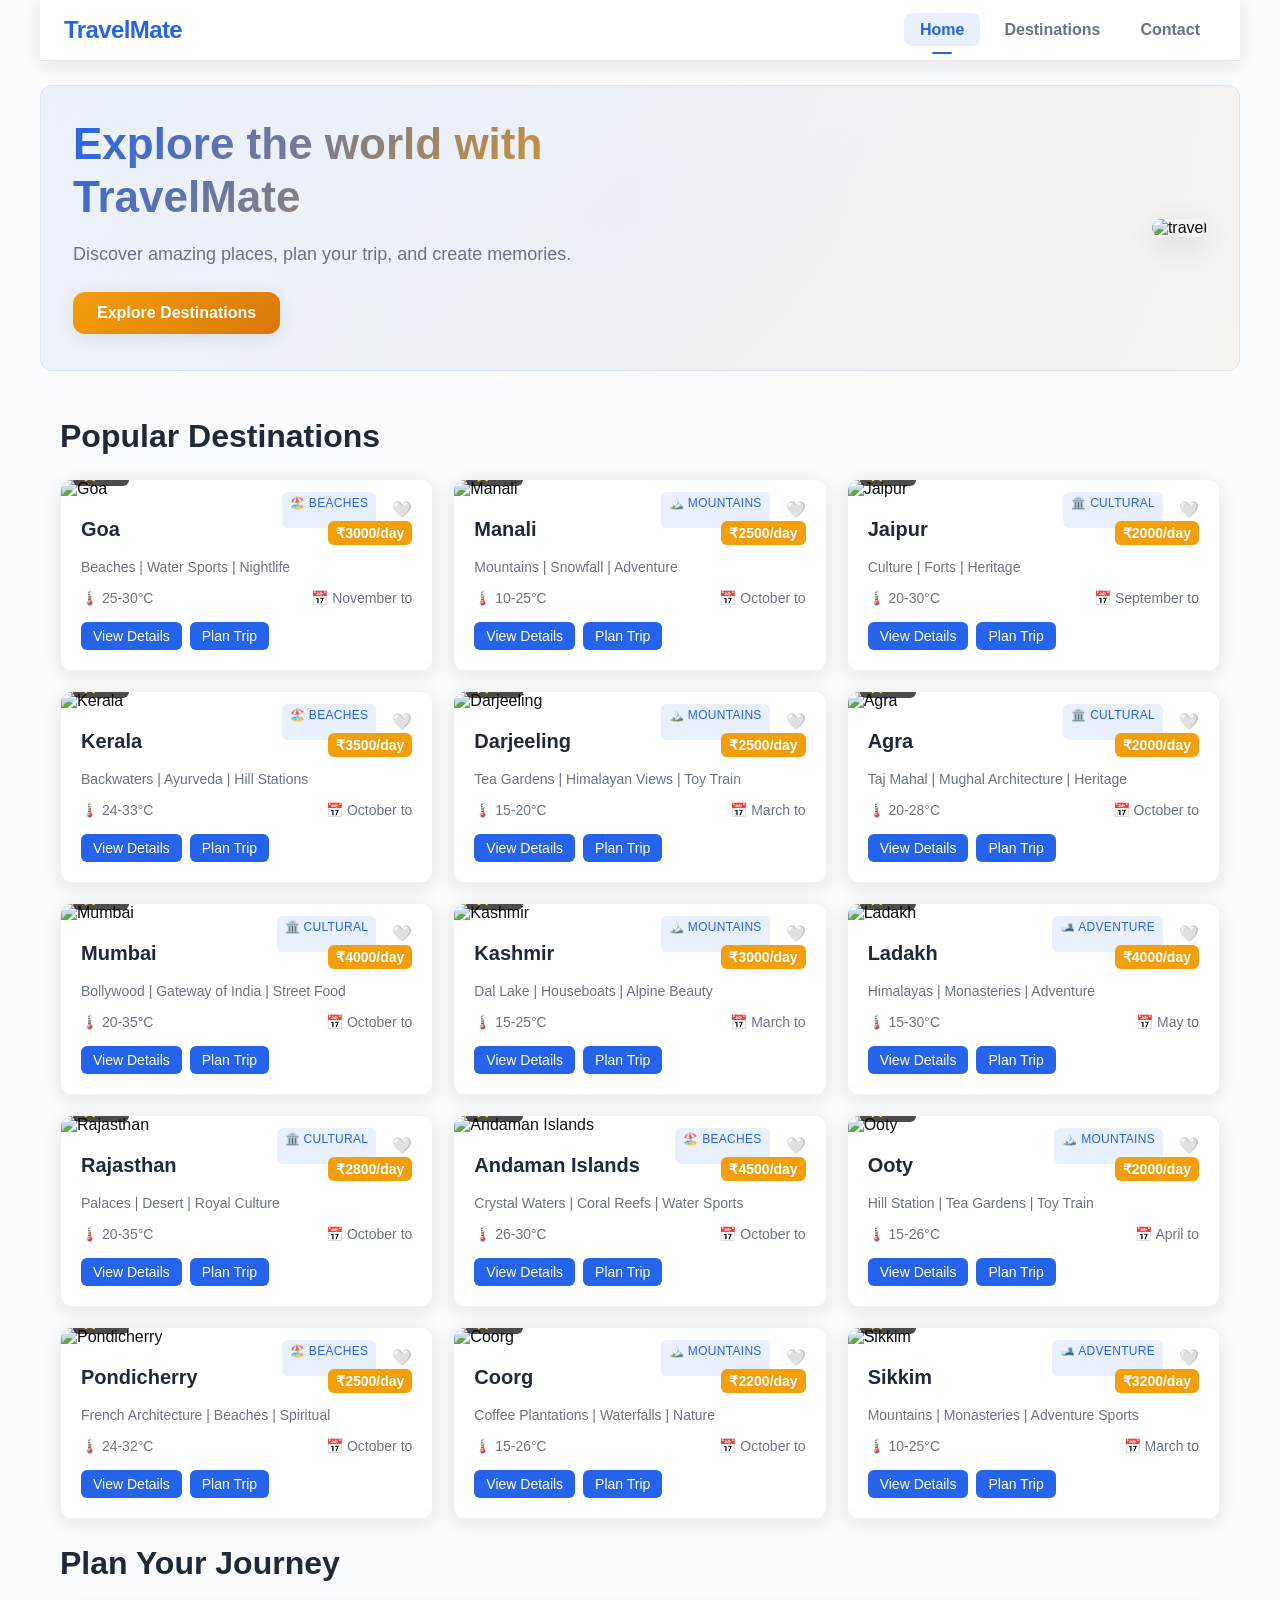
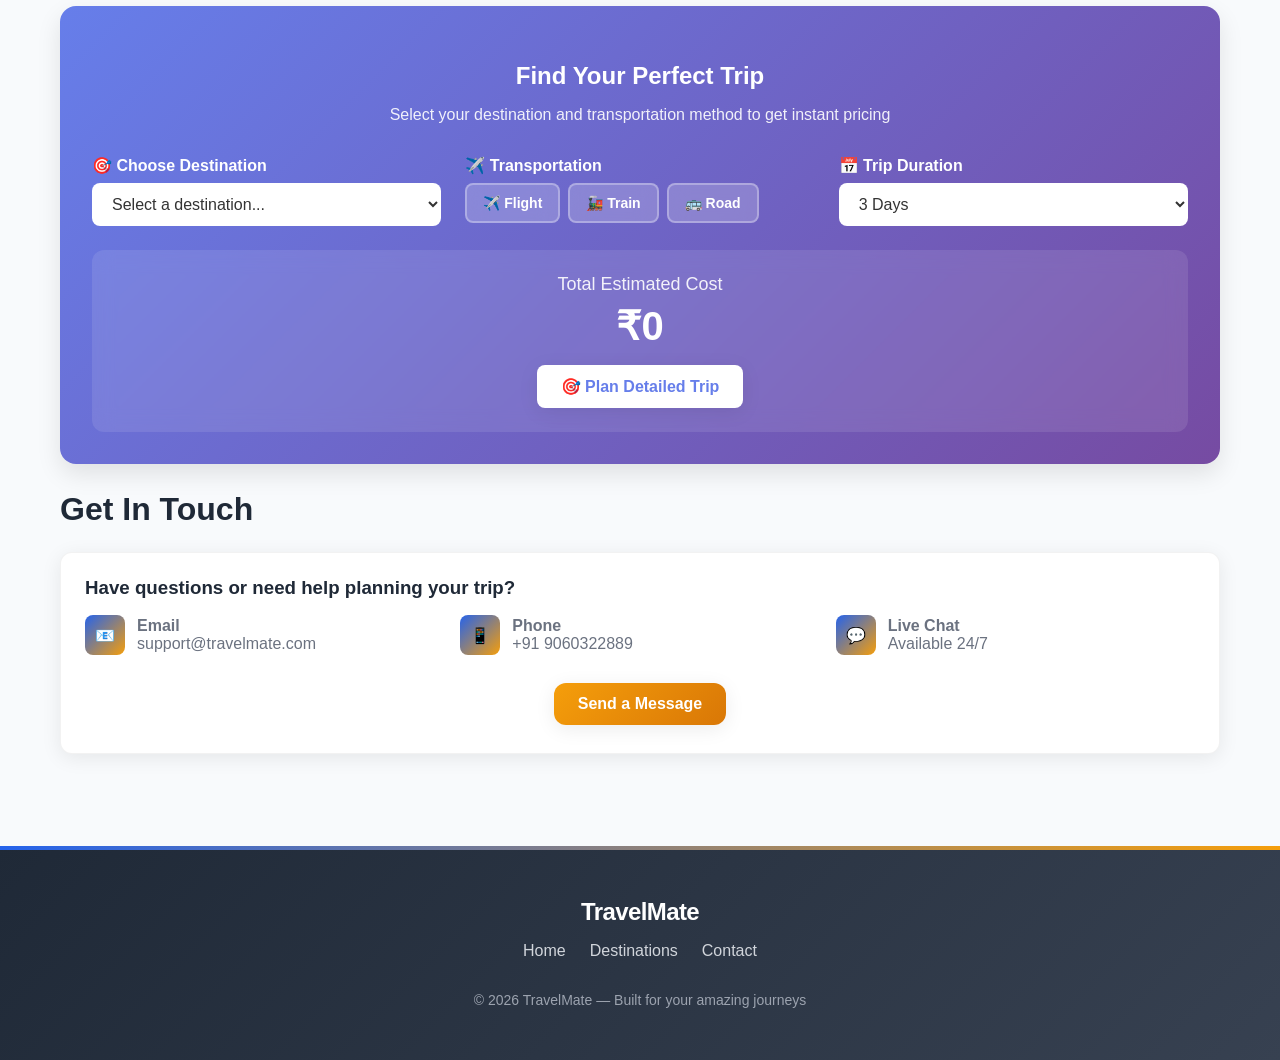
==== index.html @ 61a82fb7 "Initial commit: TravelMate website with enhanced travel planner Features: - Complete travel planning" ====
<!DOCTYPE html>
<html lang="en">
<head>
  <meta charset="utf-8" />
  <meta name="viewport" content="width=device-width,initial-scale=1" />
  <title>TravelMate - Home</title>
  <link rel="stylesheet" href="css/style.css" />
</head>
<body>
  <header>
    <nav class="nav container">
      <div class="brand">TravelMate</div>
      <ul class="nav-links">
        <li><a href="index.html" class="active">Home</a></li>
        <li><a href="destinations.html">Destinations</a></li>
        <li><a href="contact.html">Contact</a></li>
      </ul>
    </nav>

    <section class="hero container">
      <div class="hero-left">
        <h1>Explore the world with TravelMate</h1>
        <p>Discover amazing places, plan your trip, and create memories.</p>
        <a class="btn" href="destinations.html">Explore Destinations</a>
      </div>
      <div class="hero-right">
        <img src="https://images.unsplash.com/photo-1507525428034-b723cf961d3e?w=1200&q=80&auto=format&fit=crop" alt="travel" />
      </div>
    </section>
  </header>


  <main class="container">

    <section class="section">
      <h2 style="font-size: 2rem; font-weight: 700; margin-bottom: 24px; color: #1f2937;">Popular Destinations</h2>
      <div class="cards fade-in" id="home-cards">
        <!-- Cards injected by script.js or paste static cards here -->
      </div>
    </section>

    <section class="section">
      <h2 style="font-size: 2rem; font-weight: 700; margin-bottom: 24px; color: #1f2937;">Plan Your Journey</h2>
      <div class="travel-planner" style="background: linear-gradient(135deg, #667eea 0%, #764ba2 100%); padding: 32px; border-radius: 16px; color: white; box-shadow: 0 10px 25px rgba(0,0,0,0.1);">
        <div style="text-align: center; margin-bottom: 32px;">
          <h3 style="font-size: 1.5rem; margin-bottom: 8px;">Find Your Perfect Trip</h3>
          <p style="opacity: 0.9;">Select your destination and transportation method to get instant pricing</p>
        </div>
        
        <div style="display: grid; grid-template-columns: repeat(auto-fit, minmax(250px, 1fr)); gap: 24px; margin-bottom: 24px;">
          <div class="planner-step">
            <label style="display: block; font-weight: 600; margin-bottom: 8px;">🎯 Choose Destination</label>
            <select id="destinationSelect" onchange="updateTravelPrice()" style="width: 100%; padding: 12px 16px; border: none; border-radius: 8px; font-size: 1rem; background: white; color: #333;">
              <option value="">Select a destination...</option>
            </select>
          </div>
          
          <div class="planner-step">
            <label style="display: block; font-weight: 600; margin-bottom: 8px;">✈️ Transportation</label>
            <div style="display: flex; gap: 8px; flex-wrap: wrap;">
              <button class="transport-btn" onclick="selectTransport('flight')" data-transport="flight">
                ✈️ Flight
              </button>
              <button class="transport-btn" onclick="selectTransport('train')" data-transport="train">
                🚂 Train
              </button>
              <button class="transport-btn" onclick="selectTransport('road')" data-transport="road">
                🚌 Road
              </button>
            </div>
          </div>
          
          <div class="planner-step">
            <label style="display: block; font-weight: 600; margin-bottom: 8px;">📅 Trip Duration</label>
            <select id="durationSelect" onchange="updateTravelPrice()" style="width: 100%; padding: 12px 16px; border: none; border-radius: 8px; font-size: 1rem; background: white; color: #333;">
              <option value="1">1 Day</option>
              <option value="2">2 Days</option>
              <option value="3" selected>3 Days</option>
              <option value="5">5 Days</option>
              <option value="7">1 Week</option>
              <option value="10">10 Days</option>
              <option value="14">2 Weeks</option>
            </select>
          </div>
        </div>
        
        <div id="priceDisplay" style="background: rgba(255,255,255,0.1); padding: 24px; border-radius: 12px; text-align: center; margin-top: 24px; backdrop-filter: blur(10px);">
          <div style="font-size: 1.125rem; margin-bottom: 8px; opacity: 0.9;">Total Estimated Cost</div>
          <div style="font-size: 2.5rem; font-weight: 800; margin-bottom: 16px;">₹0</div>
          <div id="transportInfo" style="font-size: 0.875rem; opacity: 0.8; margin-bottom: 16px;"></div>
          <button class="btn" onclick="planDetailedTrip()" style="background: white; color: #667eea; font-weight: 600; padding: 12px 24px; border-radius: 8px; border: none; cursor: pointer;">
            🎯 Plan Detailed Trip
          </button>
        </div>
      </div>
    </section>

    <section class="section">
      <h2 style="font-size: 2rem; font-weight: 700; margin-bottom: 24px; color: #1f2937;">Get In Touch</h2>
      <div class="contact-info">
        <h3>Have questions or need help planning your trip?</h3>
        <div style="display: grid; grid-template-columns: repeat(auto-fit, minmax(250px, 1fr)); gap: 16px; margin: 16px 0;">
          <div class="contact-item">
            <div class="icon">📧</div>
            <div>
              <strong>Email</strong><br>
              support@travelmate.com
            </div>
          </div>
          <div class="contact-item">
            <div class="icon">📱</div>
            <div>
              <strong>Phone</strong><br>
              +91 9060322889
            </div>
          </div>
          <div class="contact-item">
            <div class="icon">💬</div>
            <div>
              <strong>Live Chat</strong><br>
              Available 24/7
            </div>
          </div>
        </div>
        <div style="text-align: center; margin-top: 16px;">
          <a class="btn" href="contact.html">Send a Message</a>
        </div>
      </div>
    </section>
  </main>


  <footer class="footer">
    <div class="container">
      <div class="brand">TravelMate</div>
      <ul class="links">
        <li><a href="index.html">Home</a></li>
        <li><a href="destinations.html">Destinations</a></li>
        <li><a href="contact.html">Contact</a></li>
      </ul>
      <div class="copyright">
        © <span id="year"></span> TravelMate — Built for your amazing journeys
      </div>
    </div>
  </footer>


  <script src="css/js/script.js"></script>
  <script>renderHomeCards();</script>
</body>
</html>
---- css/style.css ----
:root{
  --primary: #2563eb;
  --primary-dark: #1d4ed8;
  --accent: #f59e0b;
  --accent-dark: #d97706;
  --muted: #6b7280;
  --bg: #f8fafc;
  --card: #ffffff;
  --card-hover: #f9fafb;
  --success: #10b981;
  --danger: #ef4444;
  --radius: 12px;
  --container: 1200px;
  --shadow: 0 4px 20px rgba(0, 0, 0, 0.08);
  --shadow-hover: 0 8px 30px rgba(0, 0, 0, 0.12);
  --gap: 20px;
  --transition: all 0.3s cubic-bezier(0.4, 0, 0.2, 1);
}

*{box-sizing: border-box}
body{
  margin:0;
  font-family: "Inter", Arial, sans-serif;
  background: var(--bg);
  color:#111;
  -webkit-font-smoothing:antialiased;
}
.container{
  max-width: var(--container);
  margin: 0 auto;
  padding: 20px;
}


/* NAV */
.nav{
  display:flex;
  align-items:center;
  justify-content:space-between;
  background:var(--card);
  padding:16px 24px;
  box-shadow: var(--shadow);
  border-bottom: 1px solid #e5e7eb;
  position: sticky;
  top: 0;
  z-index: 100;
  backdrop-filter: blur(10px);
}
.brand{
  font-weight: 800;
  color: var(--primary);
  font-size: 1.5rem;
  letter-spacing: -0.025em;
}
.nav-links{list-style:none;display:flex;gap:8px;margin:0;padding:0}
.nav-links a{
  text-decoration:none;
  color:var(--muted);
  font-weight:600;
  padding: 8px 16px;
  border-radius: 8px;
  transition: var(--transition);
  position: relative;
}
.nav-links a:hover{
  color: var(--primary);
  background: rgba(37, 99, 235, 0.05);
}
.nav-links a.active{
  color: var(--primary);
  background: rgba(37, 99, 235, 0.1);
}
.nav-links a.active::after{
  content: '';
  position: absolute;
  bottom: -8px;
  left: 50%;
  transform: translateX(-50%);
  width: 20px;
  height: 2px;
  background: var(--primary);
  border-radius: 1px;
}


/* HERO */
.hero{
  display:flex;
  align-items:center;
  gap:40px;
  margin-top:24px;
  background: linear-gradient(135deg, rgba(37, 99, 235, 0.05), rgba(245, 158, 11, 0.05));
  padding:32px;
  border-radius:var(--radius);
  border: 1px solid rgba(37, 99, 235, 0.1);
  position: relative;
  overflow: hidden;
}
.hero::before{
  content: '';
  position: absolute;
  top: -50%;
  right: -50%;
  width: 200%;
  height: 200%;
  background: radial-gradient(circle, rgba(37, 99, 235, 0.03) 0%, transparent 70%);
  animation: float 20s ease-in-out infinite;
  pointer-events: none;
}
@keyframes float{
  0%, 100% { transform: rotate(0deg); }
  50% { transform: rotate(180deg); }
}
.hero-left{flex:1; position: relative; z-index: 1;}
.hero-left h1{
  margin:0;
  font-size: 2.75rem;
  font-weight: 800;
  line-height: 1.2;
  background: linear-gradient(135deg, var(--primary), var(--accent));
  -webkit-background-clip: text;
  -webkit-text-fill-color: transparent;
  background-clip: text;
}
.hero-left p{
  color:var(--muted);
  margin:16px 0 24px;
  font-size: 1.125rem;
  line-height: 1.6;
}
.hero-right{flex:1;text-align:right; position: relative; z-index: 1;}
.hero-right img{
  width: 100%;
  max-height: 360px;
  border-radius: var(--radius);
  object-fit: cover;
  box-shadow: var(--shadow-hover);
  transition: var(--transition);
}
.hero-right img:hover{
  transform: scale(1.02);
}

.btn{
  background: linear-gradient(135deg, var(--accent), var(--accent-dark));
  color:white;
  display:inline-block;
  padding:12px 24px;
  border-radius: var(--radius);
  text-decoration:none;
  font-weight: 600;
  font-size: 1rem;
  transition: var(--transition);
  border: none;
  cursor: pointer;
  position: relative;
  overflow: hidden;
  box-shadow: var(--shadow);
}
.btn::before{
  content: '';
  position: absolute;
  top: 0;
  left: -100%;
  width: 100%;
  height: 100%;
  background: linear-gradient(90deg, transparent, rgba(255,255,255,0.2), transparent);
  transition: left 0.5s;
}
.btn:hover{
  transform: translateY(-2px);
  box-shadow: var(--shadow-hover);
}
.btn:hover::before{
  left: 100%;
}
.btn:active{
  transform: translateY(0);
}


/* CARDS */
.cards{
  display:grid;
  grid-template-columns: repeat(auto-fill, minmax(300px, 1fr));
  gap: var(--gap);
  margin-top: 24px;
}
.card{
  background: var(--card);
  border-radius: var(--radius);
  box-shadow: var(--shadow);
  overflow: hidden;
  cursor: pointer;
  transition: var(--transition);
  position: relative;
  border: 1px solid rgba(0,0,0,0.05);
}
.card::before{
  content: '';
  position: absolute;
  top: 0;
  left: 0;
  right: 0;
  bottom: 0;
  background: linear-gradient(135deg, rgba(37, 99, 235, 0.1), rgba(245, 158, 11, 0.1));
  opacity: 0;
  transition: var(--transition);
  z-index: 1;
}
.card:hover::before{
  opacity: 1;
}
.card img{
  width: 100%;
  height: 200px;
  object-fit: cover;
  transition: var(--transition);
}
.card:hover img{
  transform: scale(1.05);
}
.card .card-body{
  padding: 20px;
  position: relative;
  z-index: 2;
}
.card h3{
  margin: 0 0 8px;
  font-size: 1.25rem;
  font-weight: 700;
  color: #1f2937;
}
.card .destination-meta{
  display: flex;
  justify-content: space-between;
  align-items: center;
  margin-bottom: 8px;
}
.card .price{
  background: var(--accent);
  color: white;
  padding: 4px 8px;
  border-radius: 6px;
  font-size: 0.875rem;
  font-weight: 600;
}
.card .category{
  background: rgba(37, 99, 235, 0.1);
  color: var(--primary);
  padding: 4px 8px;
  border-radius: 6px;
  font-size: 0.75rem;
  font-weight: 500;
  text-transform: uppercase;
  letter-spacing: 0.025em;
}
.card p{
  margin: 0;
  color: var(--muted);
  font-size: 0.875rem;
  line-height: 1.5;
}
.card:hover{
  transform: translateY(-8px);
  box-shadow: var(--shadow-hover);
}
.card .card-actions{
  margin-top: 16px;
  display: flex;
  gap: 8px;
}
.card .btn-small{
  padding: 6px 12px;
  font-size: 0.875rem;
  border-radius: 6px;
  text-decoration: none;
  color: white;
  background: var(--primary);
  transition: var(--transition);
}
.card .btn-small:hover{
  background: var(--primary-dark);
}


/* FEATURES */
.features{
  display:grid;
  grid-template-columns: repeat(auto-fit, minmax(280px, 1fr));
  gap: var(--gap);
  margin-top: 24px;
}
.feature{
  background: var(--card);
  padding: 24px;
  border-radius: var(--radius);
  flex: 1;
  min-width: 200px;
  box-shadow: var(--shadow);
  border: 1px solid rgba(0,0,0,0.05);
  transition: var(--transition);
  position: relative;
  overflow: hidden;
}
.feature::before{
  content: '';
  position: absolute;
  top: 0;
  left: 0;
  width: 4px;
  height: 100%;
  background: linear-gradient(135deg, var(--primary), var(--accent));
  transform: scaleY(0);
  transition: var(--transition);
}
.feature:hover{
  transform: translateY(-4px);
  box-shadow: var(--shadow-hover);
}
.feature:hover::before{
  transform: scaleY(1);
}
.feature h3{
  margin: 0 0 12px;
  font-size: 1.25rem;
  font-weight: 700;
  color: #1f2937;
}
.feature p{
  margin: 0;
  color: var(--muted);
  line-height: 1.6;
}
.feature .feature-icon{
  width: 48px;
  height: 48px;
  background: linear-gradient(135deg, var(--primary), var(--accent));
  border-radius: 12px;
  display: flex;
  align-items: center;
  justify-content: center;
  margin-bottom: 16px;
  color: white;
  font-size: 1.5rem;
}


/* SEARCH */
.search-container{
  background: var(--card);
  padding: 24px;
  border-radius: var(--radius);
  box-shadow: var(--shadow);
  margin-bottom: 24px;
  border: 1px solid rgba(0,0,0,0.05);
}
.search-row{
  display: flex;
  gap: 12px;
  align-items: center;
  flex-wrap: wrap;
}
.search-row input{
  flex: 1;
  min-width: 250px;
  padding: 14px 16px;
  border-radius: var(--radius);
  border: 2px solid #e5e7eb;
  font-size: 1rem;
  transition: var(--transition);
  background: var(--card-hover);
}
.search-row input:focus{
  outline: none;
  border-color: var(--primary);
  box-shadow: 0 0 0 3px rgba(37, 99, 235, 0.1);
}
.search-row button{
  padding: 14px 24px;
  border-radius: var(--radius);
  border: none;
  background: var(--primary);
  color: white;
  font-weight: 600;
  cursor: pointer;
  transition: var(--transition);
  box-shadow: var(--shadow);
}
.search-row button:hover{
  background: var(--primary-dark);
  transform: translateY(-2px);
  box-shadow: var(--shadow-hover);
}
.search-filters{
  display: flex;
  gap: 12px;
  margin-top: 16px;
  flex-wrap: wrap;
}
.filter-chip{
  padding: 8px 16px;
  border-radius: 20px;
  background: rgba(37, 99, 235, 0.1);
  color: var(--primary);
  border: 1px solid rgba(37, 99, 235, 0.2);
  cursor: pointer;
  transition: var(--transition);
  font-size: 0.875rem;
  font-weight: 500;
}
.filter-chip:hover{
  background: rgba(37, 99, 235, 0.15);
}
.filter-chip.active{
  background: var(--primary);
  color: white;
}


/* DETAILS */
.details{
  background: var(--card);
  padding: 32px;
  border-radius: var(--radius);
  box-shadow: var(--shadow);
  border: 1px solid rgba(0,0,0,0.05);
}
.details img{
  width: 100%;
  border-radius: var(--radius);
  max-height: 480px;
  object-fit: cover;
  box-shadow: var(--shadow-hover);
}
.details h2{
  margin: 24px 0 16px;
  font-size: 2.25rem;
  font-weight: 800;
  color: #1f2937;
}
.detail-meta{
  display: flex;
  gap: 16px;
  color: var(--muted);
  margin: 16px 0 24px;
  flex-wrap: wrap;
}
.detail-meta .meta-item{
  display: flex;
  align-items: center;
  gap: 6px;
  padding: 6px 12px;
  background: rgba(37, 99, 235, 0.1);
  border-radius: 8px;
  color: var(--primary);
  font-weight: 500;
}
.details .info-grid{
  display: grid;
  grid-template-columns: repeat(auto-fit, minmax(300px, 1fr));
  gap: 24px;
  margin: 24px 0;
}
.details .info-section{
  background: var(--card-hover);
  padding: 20px;
  border-radius: var(--radius);
  border: 1px solid rgba(0,0,0,0.05);
}
.details .info-section h3{
  margin: 0 0 12px;
  font-size: 1.125rem;
  font-weight: 700;
  color: #1f2937;
}
.details .info-section ul{
  margin: 0;
  padding-left: 20px;
  color: var(--muted);
  line-height: 1.6;
}
.details .info-section li{
  margin-bottom: 6px;
}
.details .action-buttons{
  display: flex;
  gap: 12px;
  margin-top: 24px;
  flex-wrap: wrap;
}


/* CONTACT FORM */
.contact-container{
  max-width: 700px;
  margin: 0 auto;
}
.contact-form{
  background: var(--card);
  padding: 32px;
  border-radius: var(--radius);
  box-shadow: var(--shadow);
  border: 1px solid rgba(0,0,0,0.05);
}
.contact-form label{
  font-weight: 600;
  color: #374151;
  margin-bottom: 6px;
  display: block;
}
.contact-form input, 
.contact-form textarea{
  width: 100%;
  padding: 14px 16px;
  border-radius: var(--radius);
  border: 2px solid #e5e7eb;
  font-size: 1rem;
  font-family: inherit;
  transition: var(--transition);
  background: var(--card-hover);
  margin-bottom: 16px;
}
.contact-form input:focus, 
.contact-form textarea:focus{
  outline: none;
  border-color: var(--primary);
  box-shadow: 0 0 0 3px rgba(37, 99, 235, 0.1);
}
.contact-form textarea{
  resize: vertical;
  min-height: 120px;
}
.contact-info{
  background: var(--card);
  padding: 24px;
  border-radius: var(--radius);
  box-shadow: var(--shadow);
  margin-bottom: 24px;
  border: 1px solid rgba(0,0,0,0.05);
}
.contact-info h3{
  margin: 0 0 16px;
  color: #1f2937;
  font-weight: 700;
}
.contact-item{
  display: flex;
  align-items: center;
  gap: 12px;
  margin-bottom: 12px;
  color: var(--muted);
}
.contact-item .icon{
  width: 40px;
  height: 40px;
  background: linear-gradient(135deg, var(--primary), var(--accent));
  border-radius: 8px;
  display: flex;
  align-items: center;
  justify-content: center;
  color: white;
  font-weight: 600;
}


/* FOOTER */
.footer{
  background: linear-gradient(135deg, #1f2937, #374151);
  color: white;
  padding: 32px 0;
  text-align: center;
  margin-top: 48px;
  position: relative;
}
.footer::before{
  content: '';
  position: absolute;
  top: 0;
  left: 0;
  right: 0;
  height: 4px;
  background: linear-gradient(90deg, var(--primary), var(--accent));
}
.footer .container{
  display: flex;
  flex-direction: column;
  align-items: center;
  gap: 16px;
}
.footer .brand{
  color: white;
  font-size: 1.5rem;
  font-weight: 800;
}
.footer .links{
  display: flex;
  gap: 24px;
  list-style: none;
  padding: 0;
  margin: 0;
}
.footer .links a{
  color: #d1d5db;
  text-decoration: none;
  transition: var(--transition);
}
.footer .links a:hover{
  color: white;
}
.footer .copyright{
  color: #9ca3af;
  font-size: 0.875rem;
  margin-top: 16px;
}

/* LOADING & ANIMATIONS */
.loading-skeleton{
  background: linear-gradient(90deg, #f0f0f0 25%, #e0e0e0 50%, #f0f0f0 75%);
  background-size: 200% 100%;
  animation: loading 1.5s infinite;
}
@keyframes loading{
  0%{ background-position: 200% 0; }
  100%{ background-position: -200% 0; }
}
.fade-in{
  animation: fadeIn 0.6s ease-out;
}
@keyframes fadeIn{
  from{ opacity: 0; transform: translateY(20px); }
  to{ opacity: 1; transform: translateY(0); }
}
.slide-up{
  animation: slideUp 0.4s ease-out;
}
@keyframes slideUp{
  from{ transform: translateY(30px); opacity: 0; }
  to{ transform: translateY(0); opacity: 1; }
}

/* RESPONSIVE DESIGN */
@media (max-width: 1024px){
  .container{
    padding: 16px;
  }
  .hero{
    padding: 24px;
  }
  .cards{
    grid-template-columns: repeat(auto-fill, minmax(280px, 1fr));
  }
}

@media (max-width: 768px){
  .hero{
    flex-direction: column;
    gap: 24px;
    text-align: center;
  }
  .hero-left h1{
    font-size: 2.25rem;
  }
  .nav{
    padding: 12px 16px;
  }
  .nav-links{
    gap: 4px;
  }
  .nav-links a{
    padding: 6px 12px;
    font-size: 0.875rem;
  }
  .cards{
    grid-template-columns: 1fr;
  }
  .features{
    grid-template-columns: 1fr;
  }
  .details{
    padding: 24px;
  }
  .details h2{
    font-size: 1.875rem;
  }
  .search-row{
    flex-direction: column;
    align-items: stretch;
  }
  .search-row input{
    min-width: auto;
  }
  .footer .links{
    flex-direction: column;
    gap: 12px;
  }
}

@media (max-width: 480px){
  .container{
    padding: 12px;
  }
  .hero{
    padding: 16px;
  }
  .hero-left h1{
    font-size: 1.875rem;
  }
  .card{
    min-width: auto;
  }
  .details{
    padding: 16px;
  }
  .contact-form{
    padding: 24px;
  }
}

.hidden{display:none}

/* FAVORITES */
.favorite-btn{
  background: rgba(255,255,255,0.9);
  border: none;
  border-radius: 50%;
  width: 36px;
  height: 36px;
  cursor: pointer;
  transition: var(--transition);
  font-size: 1rem;
  display: flex;
  align-items: center;
  justify-content: center;
  backdrop-filter: blur(10px);
}
.favorite-btn:hover{
  background: rgba(255,255,255,1);
  transform: scale(1.1);
}
.favorite-btn.favorited{
  background: rgba(239, 68, 68, 0.9);
  color: white;
}
.favorite-btn-large{
  background: linear-gradient(135deg, var(--primary), var(--primary-dark));
  color: white;
  border: none;
  padding: 12px 24px;
  border-radius: var(--radius);
  cursor: pointer;
  font-weight: 600;
  transition: var(--transition);
  box-shadow: var(--shadow);
}
.favorite-btn-large:hover{
  transform: translateY(-2px);
  box-shadow: var(--shadow-hover);
}
.favorite-btn-large.favorited{
  background: linear-gradient(135deg, var(--danger), #dc2626);
}

/* LOADING STATES */
.loading{
  opacity: 0.6;
  pointer-events: none;
}
.loading::after{
  content: '';
  position: absolute;
  top: 50%;
  left: 50%;
  width: 20px;
  height: 20px;
  margin: -10px 0 0 -10px;
  border: 2px solid var(--primary);
  border-radius: 50%;
  border-top-color: transparent;
  animation: spin 1s linear infinite;
}
@keyframes spin{
  to{ transform: rotate(360deg); }
}

/* ENHANCED ANIMATIONS */
.slide-up{
  animation: slideUp 0.4s ease-out forwards;
}
@keyframes slideUp{
  from{ 
    opacity: 0; 
    transform: translateY(30px); 
  }
  to{ 
    opacity: 1; 
    transform: translateY(0); 
  }
}

.scale-in{
  animation: scaleIn 0.3s ease-out;
}
@keyframes scaleIn{
  from{ 
    opacity: 0; 
    transform: scale(0.9); 
  }
  to{ 
    opacity: 1; 
    transform: scale(1); 
  }
}

/* SEARCH ENHANCEMENTS */
.search-highlight{
  background: linear-gradient(120deg, rgba(245, 158, 11, 0.3) 0%, rgba(245, 158, 11, 0.1) 100%);
  padding: 2px 4px;
  border-radius: 4px;
  font-weight: 600;
}

/* TOOLTIP */
.tooltip{
  position: relative;
}
.tooltip::after{
  content: attr(data-tooltip);
  position: absolute;
  bottom: 125%;
  left: 50%;
  transform: translateX(-50%);
  background: rgba(0,0,0,0.8);
  color: white;
  padding: 6px 8px;
  border-radius: 4px;
  font-size: 0.75rem;
  white-space: nowrap;
  opacity: 0;
  visibility: hidden;
  transition: var(--transition);
  z-index: 1000;
}
.tooltip:hover::after{
  opacity: 1;
  visibility: visible;
}

/* PRICE BADGES */
.price-badge{
  background: linear-gradient(135deg, var(--accent), var(--accent-dark));
  color: white;
  padding: 6px 12px;
  border-radius: 20px;
  font-size: 0.875rem;
  font-weight: 700;
  box-shadow: var(--shadow);
}

/* RATING STARS */
.rating{
  display: flex;
  align-items: center;
  gap: 4px;
}
.stars{
  color: var(--accent);
}
.rating-text{
  font-size: 0.875rem;
  color: var(--muted);
}

/* WEATHER BADGE */
.weather-badge{
  background: rgba(59, 130, 246, 0.1);
  color: var(--primary);
  padding: 4px 8px;
  border-radius: 6px;
  font-size: 0.75rem;
  font-weight: 500;
}

/* SEASON BADGE */
.season-badge{
  background: rgba(16, 185, 129, 0.1);
  color: var(--success);
  padding: 4px 8px;
  border-radius: 6px;
  font-size: 0.75rem;
  font-weight: 500;
}

/* CATEGORY BADGES */
.category-beach{
  background: rgba(59, 130, 246, 0.1);
  color: #3b82f6;
}
.category-mountain{
  background: rgba(34, 197, 94, 0.1);
  color: #22c55e;
}
.category-cultural{
  background: rgba(168, 85, 247, 0.1);
  color: #a855f7;
}
.category-adventure{
  background: rgba(245, 158, 11, 0.1);
  color: var(--accent);
}

/* PROGRESSIVE LOADING */
.lazy-load{
  opacity: 0;
  transition: opacity 0.3s;
}
.lazy-load.loaded{
  opacity: 1;
}

/* ACCESSIBILITY IMPROVEMENTS */
.sr-only{
  position: absolute;
  width: 1px;
  height: 1px;
  padding: 0;
  margin: -1px;
  overflow: hidden;
  clip: rect(0,0,0,0);
  white-space: nowrap;
  border: 0;
}

/* FOCUS STYLES */
button:focus,
input:focus,
textarea:focus,
a:focus{
  outline: 2px solid var(--primary);
  outline-offset: 2px;
}


/* HIGH CONTRAST MODE */
@media (prefers-contrast: high){
  :root{
    --primary: #0000ff;
    --accent: #ff4500;
    --muted: #333333;
    --card: #ffffff;
    --shadow: 0 4px 8px rgba(0,0,0,0.3);
  }
}

/* TRANSPORTATION BUTTONS */
.transport-btn{
  background: rgba(255,255,255,0.2);
  color: white;
  border: 2px solid rgba(255,255,255,0.3);
  padding: 10px 16px;
  border-radius: 8px;
  font-size: 0.875rem;
  font-weight: 600;
  cursor: pointer;
  transition: var(--transition);
  backdrop-filter: blur(10px);
  white-space: nowrap;
}
.transport-btn:hover{
  background: rgba(255,255,255,0.3);
  border-color: rgba(255,255,255,0.5);
  transform: translateY(-2px);
}
.transport-btn.selected{
  background: rgba(255,255,255,0.9);
  color: #667eea;
  border-color: white;
  box-shadow: 0 4px 12px rgba(0,0,0,0.15);
}

/* TRAVEL PLANNER ENHANCEMENTS */
.planner-step{
  animation: slideUp 0.6s ease-out;
}
.planner-step:nth-child(2){ animation-delay: 0.1s; }
.planner-step:nth-child(3){ animation-delay: 0.2s; }

/* RESPONSIVE TRANSPORT BUTTONS */
@media (max-width: 768px){
  .transport-btn{
    flex: 1;
    min-width: 80px;
    padding: 8px 12px;
    font-size: 0.75rem;
  }
  .travel-planner{
    padding: 24px !important;
  }
}

@media (max-width: 480px){
  .transport-btn{
    flex: 1;
    min-width: 70px;
    padding: 6px 8px;
    font-size: 0.7rem;
  }
}
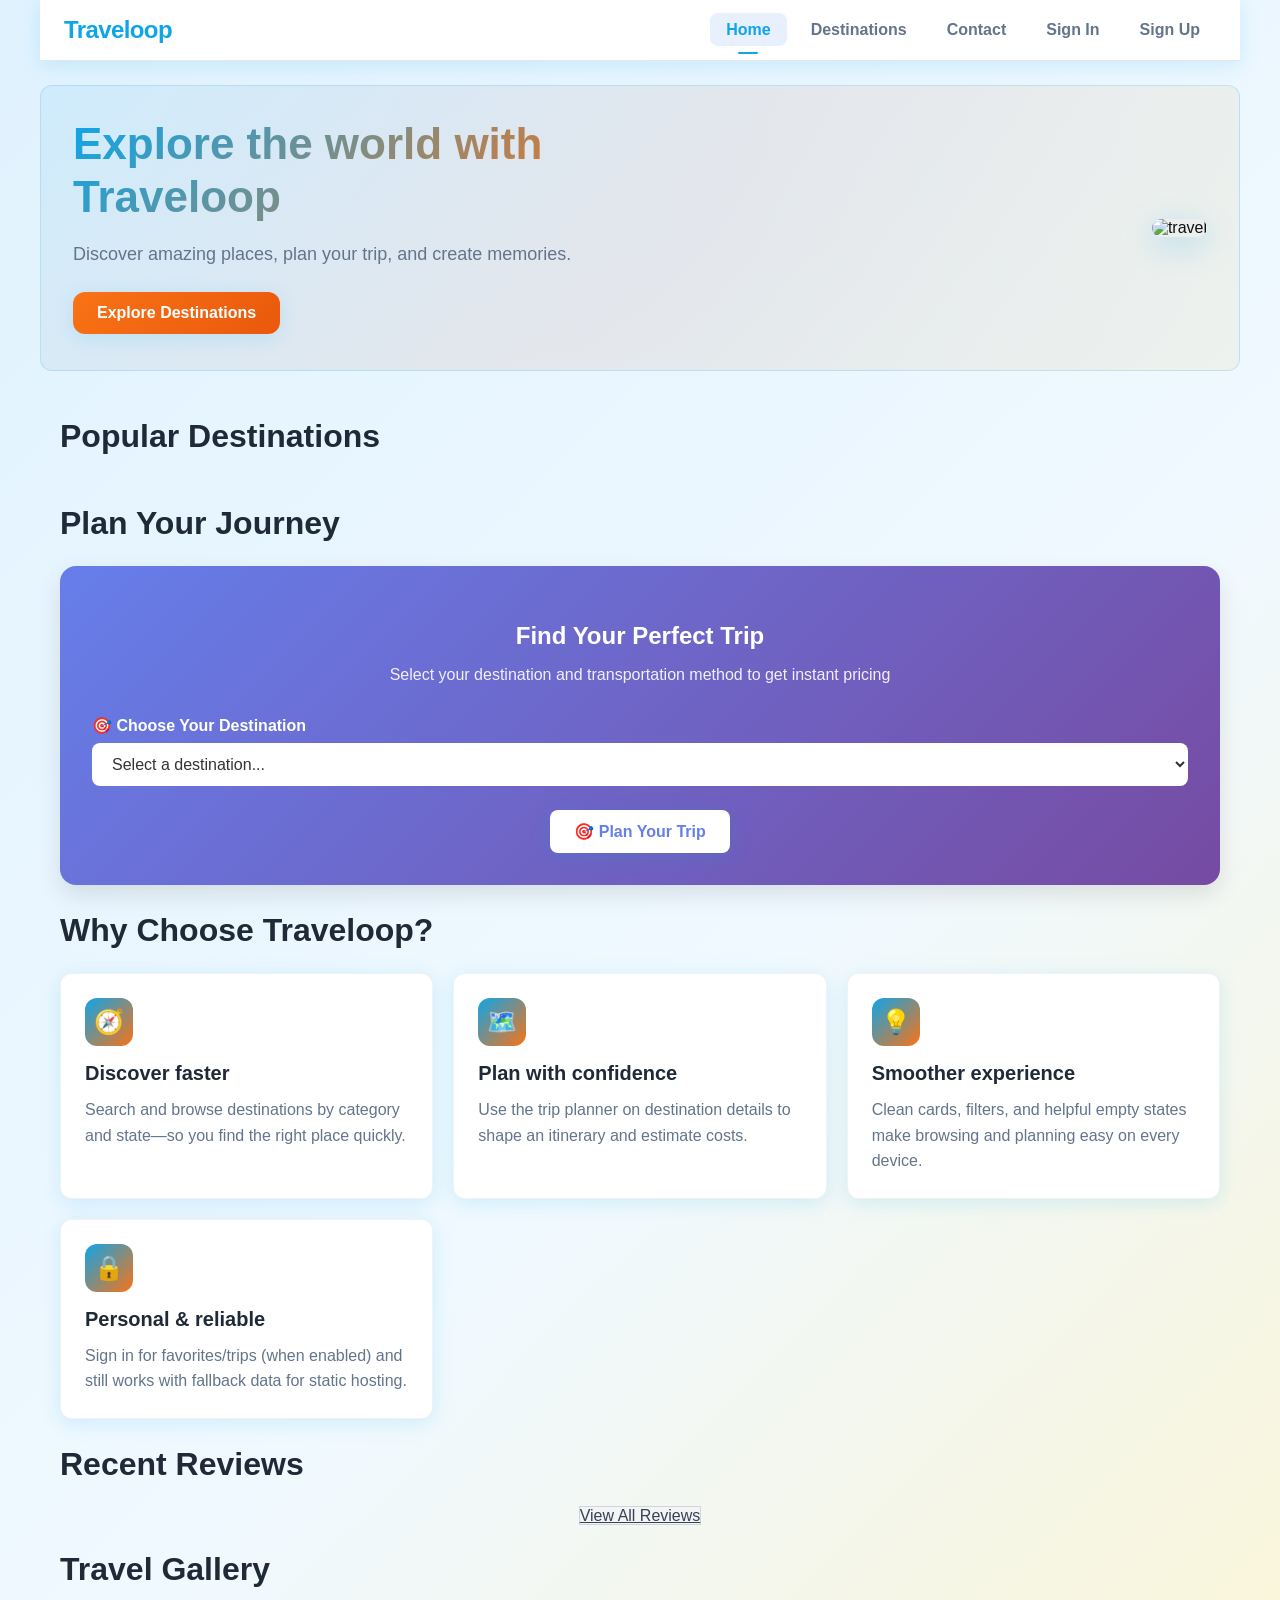
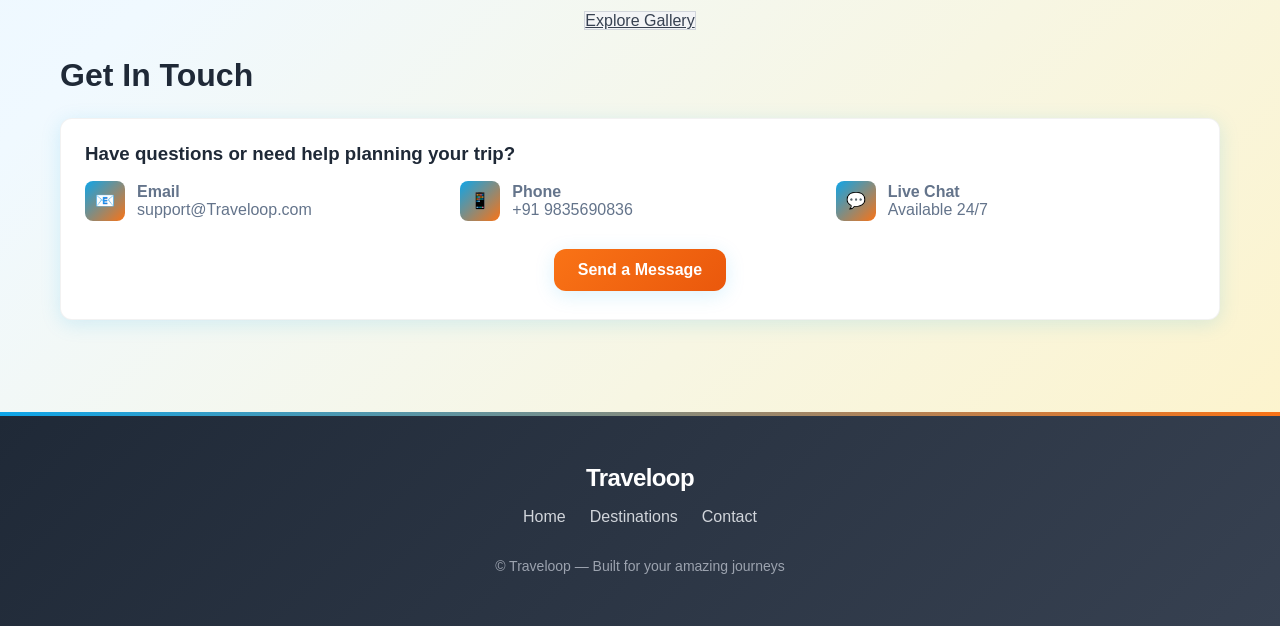
==== commit a4dd4c16: "Initial commit: Traveloop website with all pages and fixes" ====
--- a/index.html
+++ b/index.html
@@ -3,23 +3,27 @@
 <head>
   <meta charset="utf-8" />
   <meta name="viewport" content="width=device-width,initial-scale=1" />
-  <title>TravelMate - Home</title>
+  <title>Traveloop - Home</title>
   <link rel="stylesheet" href="css/style.css" />
 </head>
 <body>
   <header>
+
     <nav class="nav container">
-      <div class="brand">TravelMate</div>
-      <ul class="nav-links">
+      <div class="brand">Traveloop</div>
+      <ul class="nav-links" id="mainNavLinks">
+        <!-- Navigation will be updated by JavaScript based on login state -->
         <li><a href="index.html" class="active">Home</a></li>
         <li><a href="destinations.html">Destinations</a></li>
         <li><a href="contact.html">Contact</a></li>
+        <li><a href="login.html">Sign In</a></li>
+        <li><a href="signup.html">Sign Up</a></li>
       </ul>
     </nav>
 
     <section class="hero container">
       <div class="hero-left">
-        <h1>Explore the world with TravelMate</h1>
+        <h1>Explore the world with Traveloop</h1>
         <p>Discover amazing places, plan your trip, and create memories.</p>
         <a class="btn" href="destinations.html">Explore Destinations</a>
       </div>
@@ -47,54 +51,69 @@
           <p style="opacity: 0.9;">Select your destination and transportation method to get instant pricing</p>
         </div>
         
-        <div style="display: grid; grid-template-columns: repeat(auto-fit, minmax(250px, 1fr)); gap: 24px; margin-bottom: 24px;">
+        <div style="display: grid; grid-template-columns: 1fr; gap: 24px; margin-bottom: 24px;">
           <div class="planner-step">
-            <label style="display: block; font-weight: 600; margin-bottom: 8px;">🎯 Choose Destination</label>
+            <label style="display: block; font-weight: 600; margin-bottom: 8px;">🎯 Choose Your Destination</label>
             <select id="destinationSelect" onchange="updateTravelPrice()" style="width: 100%; padding: 12px 16px; border: none; border-radius: 8px; font-size: 1rem; background: white; color: #333;">
               <option value="">Select a destination...</option>
-            </select>
-          </div>
-          
-          <div class="planner-step">
-            <label style="display: block; font-weight: 600; margin-bottom: 8px;">✈️ Transportation</label>
-            <div style="display: flex; gap: 8px; flex-wrap: wrap;">
-              <button class="transport-btn" onclick="selectTransport('flight')" data-transport="flight">
-                ✈️ Flight
-              </button>
-              <button class="transport-btn" onclick="selectTransport('train')" data-transport="train">
-                🚂 Train
-              </button>
-              <button class="transport-btn" onclick="selectTransport('road')" data-transport="road">
-                🚌 Road
-              </button>
-            </div>
-          </div>
-          
-          <div class="planner-step">
-            <label style="display: block; font-weight: 600; margin-bottom: 8px;">📅 Trip Duration</label>
-            <select id="durationSelect" onchange="updateTravelPrice()" style="width: 100%; padding: 12px 16px; border: none; border-radius: 8px; font-size: 1rem; background: white; color: #333;">
-              <option value="1">1 Day</option>
-              <option value="2">2 Days</option>
-              <option value="3" selected>3 Days</option>
-              <option value="5">5 Days</option>
-              <option value="7">1 Week</option>
-              <option value="10">10 Days</option>
-              <option value="14">2 Weeks</option>
+              <!-- Options will be populated by JavaScript -->
             </select>
           </div>
         </div>
         
-        <div id="priceDisplay" style="background: rgba(255,255,255,0.1); padding: 24px; border-radius: 12px; text-align: center; margin-top: 24px; backdrop-filter: blur(10px);">
-          <div style="font-size: 1.125rem; margin-bottom: 8px; opacity: 0.9;">Total Estimated Cost</div>
-          <div style="font-size: 2.5rem; font-weight: 800; margin-bottom: 16px;">₹0</div>
-          <div id="transportInfo" style="font-size: 0.875rem; opacity: 0.8; margin-bottom: 16px;"></div>
+        <div style="text-align: center; margin-top: 24px;">
           <button class="btn" onclick="planDetailedTrip()" style="background: white; color: #667eea; font-weight: 600; padding: 12px 24px; border-radius: 8px; border: none; cursor: pointer;">
-            🎯 Plan Detailed Trip
+            🎯 Plan Your Trip
           </button>
         </div>
       </div>
     </section>
 
+    <section class="section">
+      <h2 style="font-size: 2rem; font-weight: 700; margin-bottom: 24px; color: #1f2937;">Why Choose Traveloop?</h2>
+      <div class="features">
+        <div class="feature">
+          <div class="feature-icon">🧭</div>
+          <h3>Discover faster</h3>
+          <p>Search and browse destinations by category and state—so you find the right place quickly.</p>
+        </div>
+        <div class="feature">
+          <div class="feature-icon">🗺️</div>
+          <h3>Plan with confidence</h3>
+          <p>Use the trip planner on destination details to shape an itinerary and estimate costs.</p>
+        </div>
+        <div class="feature">
+          <div class="feature-icon">💡</div>
+          <h3>Smoother experience</h3>
+          <p>Clean cards, filters, and helpful empty states make browsing and planning easy on every device.</p>
+        </div>
+        <div class="feature">
+          <div class="feature-icon">🔒</div>
+          <h3>Personal & reliable</h3>
+          <p>Sign in for favorites/trips (when enabled) and still works with fallback data for static hosting.</p>
+        </div>
+      </div>
+    </section>
+
+    <section class="section">
+      <h2 style="font-size: 2rem; font-weight: 700; margin-bottom: 24px; color: #1f2937;">Recent Reviews</h2>
+      <div class="reviews-preview" id="reviewsPreview">
+        <!-- Reviews will be loaded here -->
+      </div>
+      <div style="text-align: center; margin-top: 24px;">
+        <a class="btn-secondary" href="reviews.html">View All Reviews</a>
+      </div>
+    </section>
+
+    <section class="section">
+      <h2 style="font-size: 2rem; font-weight: 700; margin-bottom: 24px; color: #1f2937;">Travel Gallery</h2>
+      <div class="gallery-preview" id="galleryPreview">
+        <!-- Gallery preview will be loaded here -->
+      </div>
+      <div style="text-align: center; margin-top: 24px;">
+        <a class="btn-secondary" href="gallery.html">Explore Gallery</a>
+      </div>
+    </section>
     <section class="section">
       <h2 style="font-size: 2rem; font-weight: 700; margin-bottom: 24px; color: #1f2937;">Get In Touch</h2>
       <div class="contact-info">
@@ -104,14 +123,14 @@
             <div class="icon">📧</div>
             <div>
               <strong>Email</strong><br>
-              support@travelmate.com
+              support@Traveloop.com
             </div>
           </div>
           <div class="contact-item">
             <div class="icon">📱</div>
             <div>
               <strong>Phone</strong><br>
-              +91 9060322889
+              +91 9835690836
             </div>
           </div>
           <div class="contact-item">
@@ -132,20 +151,47 @@
 
   <footer class="footer">
     <div class="container">
-      <div class="brand">TravelMate</div>
+      <div class="brand">Traveloop</div>
       <ul class="links">
         <li><a href="index.html">Home</a></li>
         <li><a href="destinations.html">Destinations</a></li>
         <li><a href="contact.html">Contact</a></li>
       </ul>
       <div class="copyright">
-        © <span id="year"></span> TravelMate — Built for your amazing journeys
+        © <span id="year"></span> Traveloop — Built for your amazing journeys
       </div>
     </div>
   </footer>
 
 
-  <script src="css/js/script.js"></script>
-  <script>renderHomeCards();</script>
+  <script>
+    renderHomeCards();
+    
+    // Populate destination dropdown on home page
+    document.addEventListener('DOMContentLoaded', () => {
+      const destinationSelect = document.getElementById('destinationSelect');
+      if (destinationSelect) {
+        // Add all main destinations
+        DESTINATIONS.forEach(dest => {
+          const option = document.createElement('option');
+          option.value = dest.id;
+          option.textContent = `${dest.name} - ₹${dest.price.toLocaleString()}/day`;
+          destinationSelect.appendChild(option);
+        });
+        
+        // Add category destinations
+        Object.keys(DESTINATION_CATEGORIES).forEach(categoryKey => {
+          const category = DESTINATION_CATEGORIES[categoryKey];
+          category.destinations.forEach(dest => {
+            const option = document.createElement('option');
+            option.value = dest.id;
+            option.textContent = `${dest.name} - ${dest.state}`;
+            destinationSelect.appendChild(option);
+          });
+        });
+      }
+    });
+  </script>
 </body>
 </html>
+
--- a/css/style.css
+++ b/css/style.css
@@ -1,19 +1,20 @@
+
 
 :root{
-  --primary: #2563eb;
-  --primary-dark: #1d4ed8;
-  --accent: #f59e0b;
-  --accent-dark: #d97706;
-  --muted: #6b7280;
-  --bg: #f8fafc;
+  --primary: #0ea5e9;
+  --primary-dark: #0284c7;
+  --accent: #f97316;
+  --accent-dark: #ea580c;
+  --muted: #64748b;
+  --bg: linear-gradient(135deg, #e0f2fe 0%, #f0f9ff 50%, #fef3c7 100%);
   --card: #ffffff;
-  --card-hover: #f9fafb;
+  --card-hover: #f8fafc;
   --success: #10b981;
   --danger: #ef4444;
   --radius: 12px;
   --container: 1200px;
-  --shadow: 0 4px 20px rgba(0, 0, 0, 0.08);
-  --shadow-hover: 0 8px 30px rgba(0, 0, 0, 0.12);
+  --shadow: 0 4px 20px rgba(14, 165, 233, 0.15);
+  --shadow-hover: 0 8px 30px rgba(14, 165, 233, 0.25);
   --gap: 20px;
   --transition: all 0.3s cubic-bezier(0.4, 0, 0.2, 1);
 }
@@ -30,6 +31,49 @@
   max-width: var(--container);
   margin: 0 auto;
   padding: 20px;
+}
+/* Profile Upload Section */
+.profile-upload{
+  display:flex;
+  justify-content:center;
+  margin-bottom:30px;
+}
+
+.profile-circle{
+  width:130px;
+  height:130px;
+  border-radius:50%;
+  border:4px solid #d6d6d6;
+  overflow:hidden;
+  cursor:pointer;
+  position:relative;
+  background:#f3f3f3;
+  display:flex;
+  align-items:center;
+  justify-content:center;
+  transition:0.3s;
+}
+
+.profile-circle:hover{
+  border-color:#4da6ff;
+  transform:scale(1.03);
+}
+
+.profile-circle img{
+  width:100%;
+  height:100%;
+  object-fit:cover;
+}
+
+.upload-text{
+  position:absolute;
+  color:white;
+  background:rgba(0,0,0,0.5);
+  width:100%;
+  text-align:center;
+  bottom:0;
+  padding:8px 0;
+  font-size:14px;
 }
 
 
@@ -84,16 +128,17 @@
 }
 
 
+
 /* HERO */
 .hero{
   display:flex;
   align-items:center;
   gap:40px;
   margin-top:24px;
-  background: linear-gradient(135deg, rgba(37, 99, 235, 0.05), rgba(245, 158, 11, 0.05));
+  background: linear-gradient(135deg, rgba(14, 165, 233, 0.08), rgba(249, 115, 22, 0.08), rgba(251, 191, 36, 0.08));
   padding:32px;
   border-radius:var(--radius);
-  border: 1px solid rgba(37, 99, 235, 0.1);
+  border: 1px solid rgba(14, 165, 233, 0.2);
   position: relative;
   overflow: hidden;
 }
@@ -999,6 +1044,7 @@
   }
 }
 
+
 @media (max-width: 480px){
   .transport-btn{
     flex: 1;
@@ -1007,3 +1053,2469 @@
     font-size: 0.7rem;
   }
 }
+
+/* LOGIN & SIGNUP STYLES */
+.login-container,
+.signup-container{
+  display: grid;
+  grid-template-columns: 1fr 400px;
+  gap: 48px;
+  align-items: start;
+  margin-top: 32px;
+  min-height: 60vh;
+}
+
+.login-card,
+.signup-card{
+  background: var(--card);
+  padding: 40px;
+  border-radius: var(--radius);
+  box-shadow: var(--shadow);
+  border: 1px solid rgba(0,0,0,0.05);
+  max-width: 500px;
+  margin: 0 auto;
+  width: 100%;
+}
+
+.login-header,
+.signup-header{
+  text-align: center;
+  margin-bottom: 32px;
+}
+
+.login-header h1,
+.signup-header h1{
+  margin: 0 0 8px;
+  font-size: 2rem;
+  font-weight: 800;
+  color: #1f2937;
+  background: linear-gradient(135deg, var(--primary), var(--accent));
+  -webkit-background-clip: text;
+  -webkit-text-fill-color: transparent;
+  background-clip: text;
+}
+
+.login-header p,
+.signup-header p{
+  color: var(--muted);
+  margin: 0;
+  font-size: 1rem;
+}
+
+.login-form,
+.signup-form{
+  margin-bottom: 24px;
+}
+
+.form-row{
+  display: grid;
+  grid-template-columns: 1fr 1fr;
+  gap: 16px;
+}
+
+.form-group{
+  margin-bottom: 20px;
+}
+
+.form-group label{
+  display: block;
+  font-weight: 600;
+  color: #374151;
+  margin-bottom: 6px;
+  font-size: 0.875rem;
+}
+
+.form-group input{
+  width: 100%;
+  padding: 14px 16px;
+  border-radius: var(--radius);
+  border: 2px solid #e5e7eb;
+  font-size: 1rem;
+  transition: var(--transition);
+  background: var(--card-hover);
+  font-family: inherit;
+}
+
+.form-group input:focus{
+  outline: none;
+  border-color: var(--primary);
+  box-shadow: 0 0 0 3px rgba(37, 99, 235, 0.1);
+}
+
+.form-group input.error{
+  border-color: var(--danger);
+  box-shadow: 0 0 0 3px rgba(239, 68, 68, 0.1);
+}
+
+.password-container{
+  position: relative;
+  display: flex;
+  align-items: center;
+}
+
+.toggle-password{
+  position: absolute;
+  right: 12px;
+  background: none;
+  border: none;
+  cursor: pointer;
+  font-size: 1.125rem;
+  padding: 4px;
+  color: var(--muted);
+  transition: var(--transition);
+  border-radius: 4px;
+}
+
+.toggle-password:hover{
+  color: var(--primary);
+  background: rgba(37, 99, 235, 0.05);
+}
+
+.error-message{
+  color: var(--danger);
+  font-size: 0.75rem;
+  margin-top: 4px;
+  display: block;
+  min-height: 1rem;
+}
+
+.form-options{
+  display: flex;
+  justify-content: space-between;
+  align-items: center;
+  margin: 20px 0;
+  flex-wrap: wrap;
+  gap: 12px;
+}
+
+.checkbox-container{
+  display: flex;
+  align-items: center;
+  cursor: pointer;
+  font-size: 0.875rem;
+  color: #374151;
+}
+
+.checkbox-container input[type="checkbox"]{
+  position: absolute;
+  opacity: 0;
+  cursor: pointer;
+  height: 0;
+  width: 0;
+}
+
+.checkmark{
+  height: 18px;
+  width: 18px;
+  background-color: var(--card-hover);
+  border: 2px solid #e5e7eb;
+  border-radius: 4px;
+  margin-right: 8px;
+  position: relative;
+  transition: var(--transition);
+}
+
+.checkbox-container:hover input ~ .checkmark{
+  border-color: var(--primary);
+}
+
+.checkbox-container input:checked ~ .checkmark{
+  background-color: var(--primary);
+  border-color: var(--primary);
+}
+
+.checkmark:after{
+  content: "";
+  position: absolute;
+  display: none;
+  left: 5px;
+  top: 2px;
+  width: 4px;
+  height: 8px;
+  border: solid white;
+  border-width: 0 2px 2px 0;
+  transform: rotate(45deg);
+}
+
+.checkbox-container input:checked ~ .checkmark:after{
+  display: block;
+}
+
+.forgot-password{
+  color: var(--primary);
+  text-decoration: none;
+  font-size: 0.875rem;
+  transition: var(--transition);
+}
+
+.forgot-password:hover{
+  color: var(--primary-dark);
+  text-decoration: underline;
+}
+
+.login-btn,
+.signup-btn{
+  width: 100%;
+  padding: 16px 24px;
+  margin-top: 8px;
+  font-size: 1rem;
+  position: relative;
+}
+
+.login-btn .loading-spinner,
+.signup-btn .loading-spinner{
+  position: absolute;
+  right: 16px;
+  top: 50%;
+  transform: translateY(-50%);
+  font-size: 1.125rem;
+}
+
+.login-footer,
+.signup-footer{
+  text-align: center;
+  padding-top: 20px;
+  border-top: 1px solid #e5e7eb;
+  color: var(--muted);
+  font-size: 0.875rem;
+}
+
+.login-footer a,
+.signup-footer a{
+  color: var(--primary);
+  text-decoration: none;
+  font-weight: 600;
+  transition: var(--transition);
+}
+
+.login-footer a:hover,
+.signup-footer a:hover{
+  color: var(--primary-dark);
+  text-decoration: underline;
+}
+
+.alert{
+  padding: 12px 16px;
+  border-radius: var(--radius);
+  margin-top: 16px;
+  font-size: 0.875rem;
+  font-weight: 500;
+}
+
+.alert.success{
+  background: rgba(16, 185, 129, 0.1);
+  color: var(--success);
+  border: 1px solid rgba(16, 185, 129, 0.2);
+}
+
+.alert.error{
+  background: rgba(239, 68, 68, 0.1);
+  color: var(--danger);
+  border: 1px solid rgba(239, 68, 68, 0.2);
+}
+
+.alert.info{
+  background: rgba(59, 130, 246, 0.1);
+  color: var(--primary);
+  border: 1px solid rgba(59, 130, 246, 0.2);
+}
+
+/* PASSWORD STRENGTH */
+.password-strength{
+  margin-top: 8px;
+}
+
+.password-strength-meter{
+  width: 100%;
+  height: 4px;
+  background: #e5e7eb;
+  border-radius: 2px;
+  overflow: hidden;
+  margin-bottom: 4px;
+}
+
+.strength-bar{
+  height: 100%;
+  transition: var(--transition);
+  border-radius: 2px;
+}
+
+.strength-weak .strength-bar{
+  width: 33%;
+  background: var(--danger);
+}
+
+.strength-medium .strength-bar{
+  width: 66%;
+  background: #f59e0b;
+}
+
+.strength-strong .strength-bar{
+  width: 100%;
+  background: var(--success);
+}
+
+.strength-text{
+  font-size: 0.75rem;
+  font-weight: 500;
+}
+
+.strength-weak .strength-text{
+  color: var(--danger);
+}
+
+.strength-medium .strength-text{
+  color: #f59e0b;
+}
+
+.strength-strong .strength-text{
+  color: var(--success);
+}
+
+/* BENEFITS SECTIONS */
+.login-benefits,
+.signup-benefits{
+  background: var(--card);
+  padding: 32px;
+  border-radius: var(--radius);
+  box-shadow: var(--shadow);
+  border: 1px solid rgba(0,0,0,0.05);
+  position: sticky;
+  top: 120px;
+  height: fit-content;
+}
+
+.login-benefits h3,
+.signup-benefits h3{
+  margin: 0 0 24px;
+  font-size: 1.5rem;
+  font-weight: 700;
+  color: #1f2937;
+  text-align: center;
+}
+
+.benefits-list{
+  list-style: none;
+  padding: 0;
+  margin: 0;
+}
+
+.benefits-list li{
+  padding: 12px 0;
+  border-bottom: 1px solid #f3f4f6;
+  color: #374151;
+  font-size: 0.875rem;
+  line-height: 1.5;
+}
+
+.benefits-list li:last-child{
+  border-bottom: none;
+}
+
+.benefits-grid{
+  display: grid;
+  gap: 20px;
+}
+
+.benefit-item{
+  display: flex;
+  gap: 12px;
+  align-items: flex-start;
+}
+
+.benefit-icon{
+  width: 40px;
+  height: 40px;
+  background: linear-gradient(135deg, var(--primary), var(--accent));
+  border-radius: 10px;
+  display: flex;
+  align-items: center;
+  justify-content: center;
+  font-size: 1.25rem;
+  flex-shrink: 0;
+}
+
+.benefit-item h4{
+  margin: 0 0 4px;
+  font-size: 1rem;
+  font-weight: 600;
+  color: #1f2937;
+}
+
+.benefit-item p{
+  margin: 0;
+  font-size: 0.875rem;
+  color: var(--muted);
+  line-height: 1.4;
+}
+
+/* RESPONSIVE DESIGN FOR LOGIN/SIGNUP */
+@media (max-width: 1024px){
+  .login-container,
+  .signup-container{
+    gap: 32px;
+  }
+  
+  .login-benefits,
+  .signup-benefits{
+    position: static;
+  }
+}
+
+@media (max-width: 768px){
+  .login-container,
+  .signup-container{
+    grid-template-columns: 1fr;
+    gap: 24px;
+    margin-top: 16px;
+  }
+  
+  .login-card,
+  .signup-card{
+    padding: 32px 24px;
+    max-width: none;
+  }
+  
+  .form-row{
+    grid-template-columns: 1fr;
+    gap: 0;
+  }
+  
+  .form-options{
+    flex-direction: column;
+    align-items: flex-start;
+    gap: 12px;
+  }
+  
+  .login-benefits,
+  .signup-benefits{
+    padding: 24px;
+  }
+}
+
+@media (max-width: 480px){
+  .login-card,
+  .signup-card{
+    padding: 24px 20px;
+    margin: 0 -12px;
+  }
+  
+  .login-header h1,
+  .signup-header h1{
+    font-size: 1.75rem;
+  }
+  
+  .form-group input{
+    padding: 12px 14px;
+  }
+  
+  .login-benefits,
+  .signup-benefits{
+    padding: 20px;
+    margin: 0 -12px;
+  }
+  
+  .benefit-item{
+    flex-direction: column;
+    text-align: center;
+    gap: 8px;
+  }
+}
+
+/* USER MENU */
+.user-menu{
+  position: relative;
+  display: flex;
+  align-items: center;
+  gap: 12px;
+}
+
+.user-avatar{
+  width: 36px;
+  height: 36px;
+  background: linear-gradient(135deg, var(--primary), var(--accent));
+  border-radius: 50%;
+  display: flex;
+  align-items: center;
+  justify-content: center;
+  color: white;
+  font-weight: 600;
+  font-size: 0.875rem;
+  cursor: pointer;
+  transition: var(--transition);
+}
+
+.user-avatar:hover{
+  transform: scale(1.05);
+}
+
+.user-dropdown{
+  position: absolute;
+  top: 100%;
+  right: 0;
+  background: var(--card);
+  border-radius: var(--radius);
+  box-shadow: var(--shadow-hover);
+  border: 1px solid rgba(0,0,0,0.1);
+  padding: 8px 0;
+  min-width: 200px;
+  z-index: 1000;
+  opacity: 0;
+  visibility: hidden;
+  transform: translateY(-10px);
+  transition: var(--transition);
+}
+
+.user-dropdown.show{
+  opacity: 1;
+  visibility: visible;
+  transform: translateY(0);
+}
+
+.user-dropdown a,
+.user-dropdown button{
+  display: block;
+  width: 100%;
+  padding: 12px 16px;
+  text-decoration: none;
+  color: #374151;
+  font-size: 0.875rem;
+  border: none;
+  background: none;
+  text-align: left;
+  cursor: pointer;
+  transition: var(--transition);
+}
+
+.user-dropdown a:hover,
+.user-dropdown button:hover{
+  background: rgba(37, 99, 235, 0.05);
+  color: var(--primary);
+}
+
+.user-dropdown .divider{
+  height: 1px;
+  background: #e5e7eb;
+  margin: 8px 0;
+}
+
+.user-info{
+  padding: 12px 16px;
+  border-bottom: 1px solid #e5e7eb;
+  margin-bottom: 8px;
+}
+
+.user-info .user-name{
+  font-weight: 600;
+  color: #1f2937;
+  font-size: 0.875rem;
+}
+
+
+.user-info .user-email{
+  color: var(--muted);
+  font-size: 0.75rem;
+  margin-top: 2px;
+}
+
+/* PROFILE PAGE STYLES */
+.profile-container{
+  max-width: 1000px;
+  margin: 0 auto;
+}
+
+.profile-header{
+  display: flex;
+  align-items: center;
+  gap: 24px;
+  background: var(--card);
+  padding: 32px;
+  border-radius: var(--radius);
+  box-shadow: var(--shadow);
+  margin-bottom: 24px;
+}
+
+.profile-avatar{
+  width: 80px;
+  height: 80px;
+  background: linear-gradient(135deg, var(--primary), var(--accent));
+  border-radius: 50%;
+  display: flex;
+  align-items: center;
+  justify-content: center;
+  color: white;
+  font-weight: 700;
+  font-size: 1.5rem;
+  flex-shrink: 0;
+}
+
+.profile-info h1{
+  margin: 0 0 8px;
+  font-size: 2rem;
+  font-weight: 800;
+  color: #1f2937;
+}
+
+.profile-email{
+  color: var(--muted);
+  margin: 0 0 4px;
+  font-size: 1rem;
+}
+
+.profile-username{
+  color: var(--primary);
+  margin: 0;
+  font-weight: 600;
+  font-size: 0.875rem;
+}
+
+.profile-stats{
+  display: grid;
+  grid-template-columns: repeat(auto-fit, minmax(150px, 1fr));
+  gap: 16px;
+  margin-bottom: 24px;
+}
+
+.stat-item{
+  background: var(--card);
+  padding: 20px;
+  border-radius: var(--radius);
+  box-shadow: var(--shadow);
+  text-align: center;
+}
+
+.stat-number{
+  font-size: 2rem;
+  font-weight: 800;
+  color: var(--primary);
+  margin-bottom: 4px;
+}
+
+.stat-label{
+  color: var(--muted);
+  font-size: 0.875rem;
+  font-weight: 500;
+}
+
+.profile-details{
+  display: grid;
+  gap: 24px;
+}
+
+.profile-section{
+  background: var(--card);
+  padding: 32px;
+  border-radius: var(--radius);
+  box-shadow: var(--shadow);
+}
+
+.profile-section h3{
+  margin: 0 0 20px;
+  font-size: 1.25rem;
+  font-weight: 700;
+  color: #1f2937;
+}
+
+.detail-grid{
+  display: grid;
+  grid-template-columns: repeat(auto-fit, minmax(250px, 1fr));
+  gap: 16px;
+}
+
+.detail-item{
+  display: flex;
+  justify-content: space-between;
+  align-items: center;
+  padding: 12px 0;
+  border-bottom: 1px solid #f3f4f6;
+}
+
+.detail-item:last-child{
+  border-bottom: none;
+}
+
+.detail-item strong{
+  color: #374151;
+  font-weight: 600;
+}
+
+.detail-item span{
+  color: var(--muted);
+}
+
+.status-verified{
+  color: var(--success) !important;
+  font-weight: 500;
+}
+
+.actions-grid{
+  display: grid;
+  grid-template-columns: repeat(auto-fit, minmax(200px, 1fr));
+  gap: 16px;
+}
+
+.action-btn{
+  display: flex;
+  align-items: center;
+  gap: 12px;
+  padding: 16px;
+  background: var(--card-hover);
+  border: 1px solid #e5e7eb;
+  border-radius: var(--radius);
+  cursor: pointer;
+  transition: var(--transition);
+  text-decoration: none;
+  color: inherit;
+}
+
+.action-btn:hover{
+  background: var(--primary);
+  color: white;
+  border-color: var(--primary);
+  transform: translateY(-2px);
+  box-shadow: var(--shadow-hover);
+}
+
+.action-icon{
+  font-size: 1.5rem;
+  width: 40px;
+  text-align: center;
+}
+
+.action-text strong{
+  display: block;
+  font-weight: 600;
+  margin-bottom: 4px;
+}
+
+.action-text small{
+  font-size: 0.75rem;
+  opacity: 0.8;
+}
+
+.activity-list{
+  display: grid;
+  gap: 12px;
+}
+
+.activity-item{
+  display: flex;
+  align-items: center;
+  gap: 12px;
+  padding: 12px;
+  background: var(--card-hover);
+  border-radius: var(--radius);
+  border-left: 4px solid var(--primary);
+}
+
+.activity-icon{
+  font-size: 1.25rem;
+  width: 32px;
+  text-align: center;
+}
+
+.activity-content{
+  flex: 1;
+}
+
+.activity-text{
+  font-weight: 500;
+  color: #374151;
+  margin-bottom: 2px;
+}
+
+.activity-time{
+  font-size: 0.75rem;
+  color: var(--muted);
+}
+
+.no-activity{
+  color: var(--muted);
+  text-align: center;
+  font-style: italic;
+  margin: 20px 0;
+}
+
+.settings-list{
+  display: grid;
+  gap: 20px;
+}
+
+.setting-item{
+  display: flex;
+  justify-content: space-between;
+  align-items: center;
+  padding: 16px 0;
+  border-bottom: 1px solid #f3f4f6;
+}
+
+.setting-item:last-child{
+  border-bottom: none;
+}
+
+.setting-item.danger{
+  background: rgba(239, 68, 68, 0.02);
+  margin: 0 -20px;
+  padding: 20px;
+  border-radius: var(--radius);
+}
+
+.setting-item.danger > div{
+  max-width: 70%;
+}
+
+.setting-item strong{
+  display: block;
+  color: #1f2937;
+  margin-bottom: 4px;
+}
+
+.setting-item p{
+  margin: 0;
+  color: var(--muted);
+  font-size: 0.875rem;
+}
+
+.setting-status{
+  color: var(--success);
+  font-weight: 500;
+  font-size: 0.875rem;
+}
+
+/* TOGGLE SWITCH */
+.switch{
+  position: relative;
+  display: inline-block;
+  width: 50px;
+  height: 24px;
+}
+
+.switch input{
+  opacity: 0;
+  width: 0;
+  height: 0;
+}
+
+.slider{
+  position: absolute;
+  cursor: pointer;
+  top: 0;
+  left: 0;
+  right: 0;
+  bottom: 0;
+  background-color: #ccc;
+  transition: var(--transition);
+  border-radius: 24px;
+}
+
+.slider:before{
+  position: absolute;
+  content: "";
+  height: 18px;
+  width: 18px;
+  left: 3px;
+  bottom: 3px;
+  background-color: white;
+  transition: var(--transition);
+  border-radius: 50%;
+}
+
+input:checked + .slider{
+  background-color: var(--primary);
+}
+
+input:checked + .slider:before{
+  transform: translateX(26px);
+}
+
+.danger-btn{
+  background: var(--danger);
+  color: white;
+  border: none;
+  padding: 8px 16px;
+  border-radius: var(--radius);
+  font-size: 0.875rem;
+  font-weight: 500;
+  cursor: pointer;
+  transition: var(--transition);
+}
+
+.danger-btn:hover{
+  background: #dc2626;
+  transform: translateY(-1px);
+}
+
+.profile-error{
+  text-align: center;
+  padding: 60px 20px;
+  background: var(--card);
+  border-radius: var(--radius);
+  box-shadow: var(--shadow);
+}
+
+.profile-error h2{
+  color: #1f2937;
+  margin-bottom: 16px;
+}
+
+.profile-error p{
+  color: var(--muted);
+  margin-bottom: 24px;
+}
+
+
+/* RESPONSIVE DESIGN FOR PROFILE */
+@media (max-width: 768px){
+  .profile-header{
+    flex-direction: column;
+    text-align: center;
+    padding: 24px;
+  }
+  
+  .profile-info h1{
+    font-size: 1.75rem;
+  }
+  
+  .profile-stats{
+    grid-template-columns: repeat(2, 1fr);
+  }
+  
+  .profile-section{
+    padding: 24px;
+  }
+  
+  .detail-grid{
+    grid-template-columns: 1fr;
+  }
+  
+  .actions-grid{
+    grid-template-columns: 1fr;
+  }
+  
+  .setting-item{
+    flex-direction: column;
+    align-items: flex-start;
+    gap: 12px;
+  }
+  
+  .setting-item > div{
+    max-width: 100% !important;
+  }
+}
+
+@media (max-width: 480px){
+  .profile-stats{
+    grid-template-columns: 1fr;
+  }
+  
+  .profile-container{
+    margin: 0 -12px;
+  }
+}
+
+/* ========================================
+   TRIP PLANNER ENHANCEMENTS
+======================================== */
+
+.trip-planner-section {
+  background: linear-gradient(135deg, #667eea 0%, #764ba2 100%);
+  border-radius: 16px;
+  padding: 24px;
+  margin: 32px 0;
+  box-shadow: 0 8px 32px rgba(102, 126, 234, 0.3);
+  color: white;
+}
+
+.trip-planner-section h3 {
+  color: white;
+  font-size: 1.75rem;
+  font-weight: 700;
+  margin-bottom: 24px;
+  text-align: center;
+}
+
+.trip-planner-form {
+  background: rgba(255, 255, 255, 0.1);
+  border-radius: 12px;
+  padding: 24px;
+  backdrop-filter: blur(10px);
+  border: 1px solid rgba(255, 255, 255, 0.2);
+}
+
+.planner-row {
+  display: grid;
+  grid-template-columns: 1fr 1fr;
+  gap: 24px;
+  margin-bottom: 24px;
+}
+
+.planner-group {
+  display: flex;
+  flex-direction: column;
+  gap: 8px;
+}
+
+.planner-group label {
+  font-weight: 600;
+  font-size: 0.9rem;
+  color: rgba(255, 255, 255, 0.9);
+  display: flex;
+  align-items: center;
+  gap: 8px;
+}
+
+.number-input {
+  display: flex;
+  align-items: center;
+  background: rgba(255, 255, 255, 0.9);
+  border-radius: 8px;
+  overflow: hidden;
+  box-shadow: 0 2px 8px rgba(0, 0, 0, 0.1);
+}
+
+.number-input button {
+  background: #667eea;
+  color: white;
+  border: none;
+  width: 40px;
+  height: 40px;
+  font-size: 1.2rem;
+  font-weight: bold;
+  cursor: pointer;
+  transition: background 0.2s ease;
+}
+
+.number-input button:hover {
+  background: #5a6fd8;
+}
+
+.number-input input {
+  flex: 1;
+  border: none;
+  text-align: center;
+  font-size: 1.1rem;
+  font-weight: 600;
+  padding: 12px;
+  background: transparent;
+  color: #333;
+  min-width: 60px;
+}
+
+.range-input {
+  display: flex;
+  flex-direction: column;
+  gap: 8px;
+}
+
+.range-input input[type="range"] {
+  -webkit-appearance: none;
+  width: 100%;
+  height: 6px;
+  border-radius: 3px;
+  background: rgba(255, 255, 255, 0.3);
+  outline: none;
+  cursor: pointer;
+}
+
+.range-input input[type="range"]::-webkit-slider-thumb {
+  -webkit-appearance: none;
+  appearance: none;
+  width: 20px;
+  height: 20px;
+  border-radius: 50%;
+  background: white;
+  cursor: pointer;
+  box-shadow: 0 2px 8px rgba(0, 0, 0, 0.2);
+}
+
+.range-input input[type="range"]::-moz-range-thumb {
+  width: 20px;
+  height: 20px;
+  border-radius: 50%;
+  background: white;
+  cursor: pointer;
+  border: none;
+  box-shadow: 0 2px 8px rgba(0, 0, 0, 0.2);
+}
+
+.range-input span {
+  text-align: center;
+  font-weight: 600;
+  font-size: 1.1rem;
+  color: white;
+  background: rgba(255, 255, 255, 0.2);
+  padding: 8px 16px;
+  border-radius: 20px;
+  align-self: flex-start;
+}
+
+.planner-group select {
+  padding: 12px 16px;
+  border: none;
+  border-radius: 8px;
+  background: rgba(255, 255, 255, 0.9);
+  color: #333;
+  font-size: 1rem;
+  font-weight: 500;
+  cursor: pointer;
+  transition: all 0.2s ease;
+  box-shadow: 0 2px 8px rgba(0, 0, 0, 0.1);
+}
+
+.planner-group select:focus {
+  outline: none;
+  background: white;
+  box-shadow: 0 0 0 3px rgba(255, 255, 255, 0.3);
+}
+
+.cost-breakdown {
+  background: rgba(255, 255, 255, 0.15);
+  border-radius: 12px;
+  padding: 20px;
+  margin: 24px 0;
+  border: 1px solid rgba(255, 255, 255, 0.2);
+}
+
+.cost-breakdown h4 {
+  color: white;
+  font-size: 1.3rem;
+  font-weight: 600;
+  margin-bottom: 16px;
+  text-align: center;
+}
+
+.cost-items {
+  display: flex;
+  flex-direction: column;
+  gap: 12px;
+}
+
+.cost-item {
+  display: flex;
+  justify-content: space-between;
+  align-items: center;
+  padding: 12px 16px;
+  background: rgba(255, 255, 255, 0.1);
+  border-radius: 8px;
+  color: rgba(255, 255, 255, 0.9);
+  font-size: 0.95rem;
+}
+
+.cost-total {
+  display: flex;
+  justify-content: space-between;
+  align-items: center;
+  padding: 16px 20px;
+  background: rgba(255, 255, 255, 0.2);
+  border-radius: 8px;
+  color: white;
+  font-size: 1.1rem;
+  border: 2px solid rgba(255, 255, 255, 0.3);
+  margin-top: 8px;
+}
+
+.cost-total strong {
+  font-size: 1.3rem;
+  font-weight: 700;
+}
+
+/* Enhanced Trip Planner Responsive Design */
+@media (max-width: 768px) {
+  .planner-row {
+    grid-template-columns: 1fr;
+    gap: 16px;
+  }
+  
+  .trip-planner-section {
+    margin: 24px 0;
+    padding: 20px;
+  }
+  
+  .trip-planner-form {
+    padding: 20px;
+  }
+  
+  .cost-item {
+    flex-direction: column;
+    align-items: flex-start;
+    gap: 4px;
+  }
+  
+  .cost-total {
+    flex-direction: column;
+    align-items: flex-start;
+    gap: 8px;
+  }
+}
+
+/* ========================================
+   ENHANCED FRONTEND STYLES
+======================================== */
+
+/* Dashboard Styles */
+.dashboard-header {
+  margin-bottom: 2rem;
+}
+
+.dashboard-stats {
+  display: grid;
+  grid-template-columns: repeat(auto-fit, minmax(250px, 1fr));
+  gap: 1.5rem;
+  margin-top: 1.5rem;
+}
+
+.stat-card {
+  background: linear-gradient(135deg, #667eea 0%, #764ba2 100%);
+  color: white;
+  padding: 1.5rem;
+  border-radius: 12px;
+  display: flex;
+  align-items: center;
+  gap: 1rem;
+  box-shadow: 0 4px 6px rgba(0, 0, 0, 0.1);
+  transition: var(--transition);
+}
+
+.stat-card:hover {
+  transform: translateY(-4px);
+  box-shadow: 0 8px 25px rgba(102, 126, 234, 0.3);
+}
+
+.stat-icon {
+  font-size: 2.5rem;
+}
+
+.stat-info h3 {
+  font-size: 2rem;
+  margin: 0;
+  font-weight: 700;
+}
+
+.stat-info p {
+  margin: 0;
+  opacity: 0.9;
+}
+
+.dashboard-grid {
+  display: grid;
+  grid-template-columns: repeat(auto-fit, minmax(400px, 1fr));
+  gap: 2rem;
+}
+
+.dashboard-section {
+  background: white;
+  padding: 1.5rem;
+  border-radius: 12px;
+  box-shadow: var(--shadow);
+  border: 1px solid rgba(0,0,0,0.05);
+}
+
+.chart-container {
+  height: 200px;
+  margin-top: 1rem;
+  border-radius: 8px;
+  overflow: hidden;
+}
+
+.chart-container canvas {
+  width: 100%;
+  height: 100%;
+}
+
+.bookings-list {
+  max-height: 300px;
+  overflow-y: auto;
+}
+
+.booking-item {
+  display: flex;
+  justify-content: space-between;
+  align-items: center;
+  padding: 1rem;
+  border-bottom: 1px solid #e5e7eb;
+  transition: var(--transition);
+}
+
+.booking-item:hover {
+  background: var(--card-hover);
+}
+
+.booking-item:last-child {
+  border-bottom: none;
+}
+
+/* Booking System Styles */
+.booking-container {
+  max-width: 800px;
+  margin: 0 auto;
+}
+
+.booking-progress {
+  display: flex;
+  justify-content: space-between;
+  margin-bottom: 2rem;
+  position: relative;
+}
+
+.booking-progress::before {
+  content: '';
+  position: absolute;
+  top: 20px;
+  left: 0;
+  right: 0;
+  height: 2px;
+  background: #e5e7eb;
+  z-index: 1;
+}
+
+.step {
+  display: flex;
+  flex-direction: column;
+  align-items: center;
+  position: relative;
+  z-index: 2;
+}
+
+.step-number {
+  width: 40px;
+  height: 40px;
+  border-radius: 50%;
+  background: #e5e7eb;
+  color: #6b7280;
+  display: flex;
+  align-items: center;
+  justify-content: center;
+  font-weight: 600;
+  margin-bottom: 0.5rem;
+  transition: var(--transition);
+}
+
+.step.active .step-number {
+  background: var(--primary);
+  color: white;
+  box-shadow: 0 0 0 4px rgba(59, 130, 246, 0.2);
+}
+
+.step-label {
+  font-size: 0.875rem;
+  color: #6b7280;
+  font-weight: 500;
+}
+
+.step.active .step-label {
+  color: #1f2937;
+  font-weight: 600;
+}
+
+.booking-step {
+  display: none;
+  min-height: 400px;
+  animation: fadeIn 0.5s ease-in;
+}
+
+.booking-step.active {
+  display: block;
+}
+
+.form-grid {
+  display: grid;
+  grid-template-columns: repeat(auto-fit, minmax(250px, 1fr));
+  gap: 1.5rem;
+  margin-bottom: 2rem;
+}
+
+.pricing-summary {
+  background: linear-gradient(135deg, #f8fafc, #e2e8f0);
+  border-radius: 12px;
+  padding: 1.5rem;
+  border: 1px solid #e2e8f0;
+}
+
+.pricing-card h3 {
+  margin-top: 0;
+  color: #1f2937;
+  font-size: 1.25rem;
+}
+
+.price-item {
+  display: flex;
+  justify-content: space-between;
+  margin-bottom: 0.5rem;
+  padding-bottom: 0.5rem;
+  font-size: 0.95rem;
+}
+
+.price-total {
+  display: flex;
+  justify-content: space-between;
+  font-weight: 700;
+  font-size: 1.125rem;
+  border-top: 2px solid var(--primary);
+  padding-top: 0.75rem;
+  margin-top: 1rem;
+  color: var(--primary);
+}
+
+.traveler-form {
+  background: white;
+  border: 1px solid #e5e7eb;
+  border-radius: 12px;
+  padding: 1.5rem;
+  margin-bottom: 1rem;
+  box-shadow: var(--shadow);
+}
+
+.traveler-form h4 {
+  margin-top: 0;
+  color: var(--primary);
+  font-size: 1.1rem;
+}
+
+.preferences-grid {
+  display: grid;
+  grid-template-columns: repeat(auto-fit, minmax(300px, 1fr));
+  gap: 2rem;
+}
+
+.preference-group h3 {
+  margin-bottom: 1rem;
+  color: #1f2937;
+  font-size: 1.1rem;
+}
+
+.radio-group, .checkbox-group {
+  display: flex;
+  flex-direction: column;
+  gap: 0.75rem;
+}
+
+.radio-group label, .checkbox-group label {
+  display: flex;
+  align-items: center;
+  gap: 0.5rem;
+  cursor: pointer;
+  padding: 0.5rem;
+  border-radius: 6px;
+  transition: var(--transition);
+}
+
+.radio-group label:hover, .checkbox-group label:hover {
+  background: rgba(59, 130, 246, 0.05);
+}
+
+.payment-container {
+  display: grid;
+  grid-template-columns: 1fr 1fr;
+  gap: 2rem;
+}
+
+.booking-summary {
+  background: linear-gradient(135deg, #f8fafc, #e2e8f0);
+  padding: 1.5rem;
+  border-radius: 12px;
+  border: 1px solid #e2e8f0;
+}
+
+.payment-methods {
+  display: flex;
+  flex-direction: column;
+  gap: 1rem;
+  margin-bottom: 1.5rem;
+}
+
+.payment-method {
+  display: flex;
+  align-items: center;
+  gap: 0.75rem;
+  padding: 1rem;
+  border: 2px solid #e5e7eb;
+  border-radius: 8px;
+  cursor: pointer;
+  transition: var(--transition);
+}
+
+.payment-method.active {
+  border-color: var(--primary);
+  background: rgba(59, 130, 246, 0.05);
+}
+
+.booking-actions {
+  display: flex;
+  justify-content: space-between;
+  margin-top: 2rem;
+  padding-top: 2rem;
+  border-top: 1px solid #e5e7eb;
+}
+
+/* Reviews System Styles */
+.reviews-header {
+  text-align: center;
+  margin-bottom: 2rem;
+}
+
+.reviews-stats {
+  display: grid;
+  grid-template-columns: 1fr 2fr;
+  gap: 2rem;
+  max-width: 600px;
+  margin: 0 auto;
+  background: white;
+  padding: 2rem;
+  border-radius: 12px;
+  box-shadow: var(--shadow);
+}
+
+.overall-rating {
+  text-align: center;
+}
+
+.rating-number {
+  font-size: 3rem;
+  font-weight: 700;
+  color: #1f2937;
+}
+
+.rating-stars {
+  font-size: 1.5rem;
+  margin: 0.5rem 0;
+}
+
+.rating-count {
+  color: #6b7280;
+}
+
+.rating-breakdown {
+  display: flex;
+  flex-direction: column;
+  gap: 0.5rem;
+}
+
+.rating-bar {
+  display: flex;
+  align-items: center;
+  gap: 0.75rem;
+  font-size: 0.875rem;
+}
+
+.bar {
+  flex: 1;
+  height: 8px;
+  background: #e5e7eb;
+  border-radius: 4px;
+  overflow: hidden;
+}
+
+.fill {
+  height: 100%;
+  background: linear-gradient(90deg, #fbbf24, #f59e0b);
+  transition: width 0.3s;
+}
+
+.reviews-actions {
+  display: flex;
+  justify-content: space-between;
+  align-items: center;
+  margin-bottom: 2rem;
+  flex-wrap: wrap;
+  gap: 1rem;
+}
+
+.reviews-filters {
+  display: flex;
+  gap: 1rem;
+}
+
+.reviews-filters select {
+  padding: 0.5rem 1rem;
+  border: 1px solid #d1d5db;
+  border-radius: 6px;
+  background: white;
+  font-size: 0.875rem;
+}
+
+.review-card {
+  background: white;
+  border: 1px solid #e5e7eb;
+  border-radius: 12px;
+  padding: 1.5rem;
+  margin-bottom: 1.5rem;
+  box-shadow: var(--shadow);
+  transition: var(--transition);
+}
+
+.review-card:hover {
+  box-shadow: var(--shadow-hover);
+  transform: translateY(-2px);
+}
+
+.review-header {
+  display: flex;
+  justify-content: space-between;
+  align-items: flex-start;
+  margin-bottom: 1rem;
+}
+
+.reviewer-info {
+  display: flex;
+  align-items: center;
+  gap: 1rem;
+}
+
+.reviewer-avatar {
+  width: 50px;
+  height: 50px;
+  border-radius: 50%;
+  background: linear-gradient(135deg, var(--primary), var(--accent));
+  color: white;
+  display: flex;
+  align-items: center;
+  justify-content: center;
+  font-weight: 600;
+}
+
+.reviewer-details h4 {
+  margin: 0;
+  color: #1f2937;
+  font-size: 1rem;
+}
+
+.review-meta {
+  display: flex;
+  gap: 1rem;
+  margin-top: 0.25rem;
+}
+
+.destination-tag {
+  background: var(--primary);
+  color: white;
+  padding: 0.25rem 0.5rem;
+  border-radius: 4px;
+  font-size: 0.75rem;
+  font-weight: 600;
+}
+
+.review-date {
+  color: #6b7280;
+  font-size: 0.875rem;
+}
+
+.review-rating {
+  text-align: right;
+}
+
+.review-content h3 {
+  margin: 0 0 0.5rem 0;
+  color: #1f2937;
+  font-size: 1.1rem;
+}
+
+.review-photos {
+  display: flex;
+  gap: 0.5rem;
+  margin: 1rem 0;
+  flex-wrap: wrap;
+}
+
+.review-photos img {
+  width: 80px;
+  height: 60px;
+  object-fit: cover;
+  border-radius: 6px;
+  cursor: pointer;
+  transition: var(--transition);
+}
+
+.review-photos img:hover {
+  transform: scale(1.05);
+}
+
+.category-ratings-display {
+  display: grid;
+  grid-template-columns: repeat(auto-fit, minmax(150px, 1fr));
+  gap: 0.75rem;
+  margin: 1rem 0;
+  padding: 1rem;
+  background: #f8fafc;
+  border-radius: 8px;
+  border: 1px solid #e2e8f0;
+}
+
+.category-item {
+  display: flex;
+  justify-content: space-between;
+  align-items: center;
+  font-size: 0.875rem;
+}
+
+.review-actions {
+  display: flex;
+  gap: 1rem;
+  margin-top: 1rem;
+  padding-top: 1rem;
+  border-top: 1px solid #e5e7eb;
+}
+
+.helpful-btn, .reply-btn, .share-btn {
+  background: none;
+  border: 1px solid #d1d5db;
+  padding: 0.5rem 1rem;
+  border-radius: 6px;
+  cursor: pointer;
+  font-size: 0.875rem;
+  transition: var(--transition);
+}
+
+.helpful-btn:hover {
+  background: rgba(16, 185, 129, 0.1);
+  border-color: var(--success);
+  color: var(--success);
+}
+
+.reply-btn:hover {
+  background: rgba(59, 130, 246, 0.1);
+  border-color: var(--primary);
+  color: var(--primary);
+}
+
+.share-btn:hover {
+  background: rgba(245, 158, 11, 0.1);
+  border-color: var(--accent);
+  color: var(--accent);
+}
+
+/* Modal Styles */
+.modal {
+  display: none;
+  position: fixed;
+  top: 0;
+  left: 0;
+  width: 100%;
+  height: 100%;
+  background: rgba(0, 0, 0, 0.5);
+  z-index: 1000;
+  align-items: center;
+  justify-content: center;
+  backdrop-filter: blur(4px);
+}
+
+.modal-content {
+  background: white;
+  border-radius: 12px;
+  max-width: 600px;
+  width: 90%;
+  max-height: 90vh;
+  overflow-y: auto;
+  box-shadow: 0 20px 25px -5px rgba(0, 0, 0, 0.1);
+}
+
+.modal-header {
+  display: flex;
+  justify-content: space-between;
+  align-items: center;
+  padding: 1.5rem;
+  border-bottom: 1px solid #e5e7eb;
+}
+
+.close-btn {
+  background: none;
+  border: none;
+  font-size: 1.5rem;
+  cursor: pointer;
+  color: #6b7280;
+  width: 32px;
+  height: 32px;
+  border-radius: 50%;
+  display: flex;
+  align-items: center;
+  justify-content: center;
+  transition: var(--transition);
+}
+
+.close-btn:hover {
+  background: #f3f4f6;
+  color: #374151;
+}
+
+.modal-body {
+  padding: 1.5rem;
+}
+
+.star-rating {
+  display: flex;
+  gap: 0.25rem;
+  font-size: 1.5rem;
+  margin: 0.5rem 0;
+}
+
+.star-rating .star {
+  cursor: pointer;
+  opacity: 0.3;
+  transition: opacity 0.2s;
+}
+
+.star-rating .star:hover,
+.star-rating .star.active {
+  opacity: 1;
+}
+
+.rating-categories {
+  margin-top: 1.5rem;
+}
+
+.category-ratings {
+  display: grid;
+  grid-template-columns: repeat(auto-fit, minmax(200px, 1fr));
+  gap: 1rem;
+  margin-top: 1rem;
+}
+
+.category-rating {
+  display: flex;
+  justify-content: space-between;
+  align-items: center;
+  padding: 0.75rem;
+  background: #f8fafc;
+  border-radius: 8px;
+}
+
+.mini-stars {
+  display: flex;
+  gap: 0.125rem;
+  font-size: 1rem;
+}
+
+.mini-stars span {
+  cursor: pointer;
+  opacity: 0.3;
+  transition: opacity 0.2s;
+}
+
+.photo-preview {
+  display: flex;
+  gap: 0.5rem;
+  margin-top: 0.5rem;
+  flex-wrap: wrap;
+}
+
+.form-actions {
+  display: flex;
+  justify-content: flex-end;
+  gap: 1rem;
+  margin-top: 1.5rem;
+}
+
+/* Enhanced Button Styles */
+.btn-secondary {
+  background: #f3f4f6;
+  color: #374151;
+  border: 1px solid #d1d5db;
+}
+
+.btn-secondary:hover {
+  background: #e5e7eb;
+  color: #1f2937;
+}
+
+/* State Destinations Styling */
+.state-destinations {
+  display: flex;
+  flex-wrap: wrap;
+  gap: 6px;
+  margin-top: 8px;
+}
+
+.destination-tag {
+  background: linear-gradient(135deg, var(--primary), var(--primary-dark));
+  color: white;
+  padding: 6px 12px;
+  border-radius: 16px;
+  font-size: 0.875rem;
+  font-weight: 500;
+  transition: var(--transition);
+}
+
+.destination-tag:hover {
+  transform: translateY(-1px);
+  box-shadow: 0 4px 8px rgba(59, 130, 246, 0.3);
+}
+
+/* Responsive Design Enhancements */
+@media (max-width: 768px) {
+  .dashboard-stats {
+    grid-template-columns: 1fr;
+  }
+  
+  .dashboard-grid {
+    grid-template-columns: 1fr;
+  }
+  
+  .booking-progress {
+    flex-direction: column;
+    gap: 1rem;
+  }
+  
+  .booking-progress::before {
+    display: none;
+  }
+  
+  .form-grid {
+    grid-template-columns: 1fr;
+  }
+  
+  .payment-container {
+    grid-template-columns: 1fr;
+  }
+  
+  .reviews-stats {
+    grid-template-columns: 1fr;
+    text-align: center;
+  }
+  
+  .reviews-actions {
+    flex-direction: column;
+    align-items: stretch;
+  }
+  
+  .reviews-filters {
+    flex-direction: column;
+  }
+  
+  .review-header {
+    flex-direction: column;
+    gap: 1rem;
+  }
+  
+  .category-ratings-display {
+    grid-template-columns: 1fr;
+  }
+  
+  .modal-content {
+    width: 95%;
+    margin: 1rem;
+  }
+}
+
+/* Loading States */
+.loading {
+  position: relative;
+  pointer-events: none;
+  opacity: 0.7;
+}
+
+.loading::after {
+  content: '';
+  position: absolute;
+  top: 50%;
+  left: 50%;
+  width: 20px;
+  height: 20px;
+  margin: -10px 0 0 -10px;
+  border: 2px solid #f3f3f3;
+  border-top: 2px solid var(--primary);
+  border-radius: 50%;
+  animation: spin 1s linear infinite;
+}
+
+@keyframes spin {
+  0% { transform: rotate(0deg); }
+  100% { transform: rotate(360deg); }
+}
+
+/* Success States */
+.success-message {
+  background: rgba(16, 185, 129, 0.1);
+  color: var(--success);
+  padding: 1rem;
+  border-radius: 8px;
+  border: 1px solid rgba(16, 185, 129, 0.2);
+  margin: 1rem 0;
+  text-align: center;
+}
+
+/* Error States */
+.error-message {
+  background: rgba(239, 68, 68, 0.1);
+  color: var(--danger);
+  padding: 1rem;
+  border-radius: 8px;
+  border: 1px solid rgba(239, 68, 68, 0.2);
+  margin: 1rem 0;
+  text-align: center;
+}
+
+/* Enhanced Animations */
+@keyframes slideInUp {
+  from {
+    opacity: 0;
+    transform: translateY(30px);
+  }
+  to {
+    opacity: 1;
+    transform: translateY(0);
+  }
+}
+
+@keyframes slideInRight {
+  from {
+    opacity: 0;
+    transform: translateX(30px);
+  }
+  to {
+    opacity: 1;
+    transform: translateX(0);
+  }
+}
+
+@keyframes pulse {
+  0%, 100% {
+    transform: scale(1);
+  }
+  50% {
+    transform: scale(1.05);
+  }
+}
+
+.animate-slide-up {
+  animation: slideInUp 0.6s ease-out;
+}
+
+.animate-slide-right {
+  animation: slideInRight 0.6s ease-out;
+}
+
+.animate-pulse {
+  animation: pulse 2s infinite;
+}
+
+/* Print Styles */
+@media print {
+  .nav, .footer, .btn, button {
+    display: none !important;
+  }
+  
+  .container {
+    max-width: none;
+    padding: 0;
+  }
+  
+  .card {
+    break-inside: avoid;
+    box-shadow: none;
+    border: 1px solid #ccc;
+  }
+}
+/* Enhanced States Functionality Styles */
+.state-card {
+  transition: var(--transition);
+  cursor: pointer;
+}
+
+.state-card:hover {
+  transform: translateY(-8px);
+  box-shadow: var(--shadow-hover);
+}
+
+.state-destinations-preview {
+  min-height: 24px;
+}
+
+.state-detail-container {
+  background: white;
+  border-radius: 12px;
+  overflow: hidden;
+  box-shadow: var(--shadow);
+  margin-bottom: 2rem;
+}
+
+.state-header {
+  position: relative;
+  height: 300px;
+  overflow: hidden;
+}
+
+.state-hero-image {
+  width: 100%;
+  height: 100%;
+  object-fit: cover;
+}
+
+.state-info {
+  position: absolute;
+  bottom: 0;
+  left: 0;
+  right: 0;
+  background: linear-gradient(transparent, rgba(0,0,0,0.8));
+  color: white;
+  padding: 2rem;
+}
+
+.state-info h2 {
+  margin: 0 0 0.5rem;
+  font-size: 2.5rem;
+  font-weight: 800;
+}
+
+.state-info p {
+  margin: 0 0 1rem;
+  font-size: 1.125rem;
+  opacity: 0.9;
+}
+
+.destinations-grid {
+  display: grid;
+  grid-template-columns: repeat(auto-fit, minmax(280px, 1fr));
+  gap: 1.5rem;
+  padding: 2rem;
+}
+
+.destination-card {
+  background: white;
+  border-radius: 12px;
+  overflow: hidden;
+  box-shadow: 0 2px 8px rgba(0,0,0,0.1);
+  transition: var(--transition);
+  border: 1px solid #e5e7eb;
+}
+
+.destination-card:hover {
+  transform: translateY(-4px);
+  box-shadow: 0 8px 25px rgba(0,0,0,0.15);
+}
+
+.destination-card img {
+  width: 100%;
+  height: 180px;
+  object-fit: cover;
+}
+
+.destination-info {
+  padding: 1.25rem;
+}
+
+.destination-info h4 {
+  margin: 0 0 0.5rem;
+  font-size: 1.125rem;
+  font-weight: 600;
+  color: #1f2937;
+}
+
+.destination-info p {
+  margin: 0;
+  color: var(--muted);
+  font-size: 0.875rem;
+  line-height: 1.5;
+}
+
+/* Enhanced Search Results for States */
+.state-search-result {
+  background: linear-gradient(135deg, #f8fafc, #e2e8f0);
+  border: 2px solid var(--primary);
+  border-radius: 12px;
+  padding: 1.5rem;
+  margin-bottom: 1rem;
+}
+
+.state-search-result h3 {
+  color: var(--primary);
+  margin-bottom: 1rem;
+  font-size: 1.5rem;
+}
+
+.state-search-destinations {
+  display: grid;
+  grid-template-columns: repeat(auto-fit, minmax(200px, 1fr));
+  gap: 1rem;
+}
+
+.state-destination-item {
+  background: white;
+  padding: 1rem;
+  border-radius: 8px;
+  box-shadow: 0 2px 4px rgba(0,0,0,0.1);
+  text-align: center;
+  transition: var(--transition);
+}
+
+.state-destination-item:hover {
+  transform: translateY(-2px);
+  box-shadow: 0 4px 12px rgba(59, 130, 246, 0.2);
+}
+
+.state-destination-item img {
+  width: 100%;
+  height: 120px;
+  object-fit: cover;
+  border-radius: 6px;
+  margin-bottom: 0.75rem;
+}
+
+.state-destination-item h5 {
+  margin: 0 0 0.25rem;
+  font-size: 1rem;
+  font-weight: 600;
+  color: #1f2937;
+}
+
+.state-destination-item p {
+  margin: 0;
+  font-size: 0.75rem;
+  color: var(--muted);
+}
+
+/* Responsive Design for States */
+@media (max-width: 768px) {
+  .state-header {
+    height: 200px;
+  }
+  
+  .state-info {
+    padding: 1.5rem;
+  }
+  
+  .state-info h2 {
+    font-size: 2rem;
+  }
+  
+  .destinations-grid {
+    grid-template-columns: 1fr;
+    padding: 1.5rem;
+    gap: 1rem;
+  }
+  
+  .destination-card img {
+    height: 150px;
+  }
+  
+  .state-search-destinations {
+    grid-template-columns: 1fr;
+  }
+}
+
+@media (max-width: 480px) {
+  .state-info {
+    padding: 1rem;
+  }
+  
+  .state-info h2 {
+    font-size: 1.75rem;
+  }
+  
+  .destinations-grid {
+    padding: 1rem;
+  }
+  
+  .destination-info {
+    padding: 1rem;
+  }
+}
+
+/* Loading Animation for States */
+.states-loading {
+  display: flex;
+  justify-content: center;
+  align-items: center;
+  height: 200px;
+  font-size: 1.125rem;
+  color: var(--muted);
+}
+
+.states-loading::before {
+  content: '🗺️';
+  font-size: 2rem;
+  margin-right: 1rem;
+  animation: pulse 2s infinite;
+}
+
+/* State Filter Active State */
+.filter-chip[data-category="states"].active {
+  background: linear-gradient(135deg, #667eea, #764ba2);
+  color: white;
+  border-color: #667eea;
+}
+
+/* Enhanced State Cards Grid */
+.states-grid {
+  display: grid;
+  grid-template-columns: repeat(auto-fit, minmax(320px, 1fr));
+  gap: 1.5rem;
+}
+
+/* State Statistics */
+.state-stats {
+  display: flex;
+  justify-content: space-around;
+  background: rgba(255,255,255,0.1);
+  backdrop-filter: blur(10px);
+  border-radius: 8px;
+  padding: 1rem;
+  margin-top: 1rem;
+}
+
+.state-stat {
+  text-align: center;
+  color: white;
+}
+
+.state-stat-number {
+  font-size: 1.5rem;
+  font-weight: 700;
+  display: block;
+}
+
+.state-stat-label {
+  font-size: 0.75rem;
+  opacity: 0.9;
+}
+/* Category Destinations Styles */
+.category-header {
+  text-align: center;
+  margin-bottom: 2rem;
+  padding: 2rem;
+  background: linear-gradient(135deg, #f8fafc, #e2e8f0);
+  border-radius: 12px;
+  border: 1px solid #e2e8f0;
+}
+
+.category-header h2 {
+  margin: 0 0 0.5rem;
+  font-size: 2.25rem;
+  font-weight: 800;
+  color: #1f2937;
+}
+
+.category-header p {
+  margin: 0;
+  color: var(--muted);
+  font-size: 1.125rem;
+}
+
+.category-destinations-grid {
+  display: grid;
+  grid-template-columns: repeat(auto-fit, minmax(350px, 1fr));
+  gap: 1.5rem;
+}
+
+.category-destination-card {
+  background: white;
+  border-radius: 12px;
+  overflow: hidden;
+  box-shadow: var(--shadow);
+  transition: var(--transition);
+  border: 1px solid #e5e7eb;
+}
+
+.category-destination-card:hover {
+  transform: translateY(-4px);
+  box-shadow: var(--shadow-hover);
+}
+
+.category-destination-card img {
+  width: 100%;
+  height: 200px;
+  object-fit: cover;
+}
+
+.category-card-content {
+  padding: 1.5rem;
+}
+
+.category-card-content h4 {
+  margin: 0 0 0.5rem;
+  font-size: 1.25rem;
+  font-weight: 700;
+  color: #1f2937;
+}
+
+.state-label {
+  margin: 0 0 0.75rem;
+  color: var(--primary);
+  font-size: 0.875rem;
+  font-weight: 600;
+}
+
+.destination-desc {
+  margin: 0 0 1rem;
+  color: var(--muted);
+  font-size: 0.875rem;
+  line-height: 1.5;
+}
+
+.category-card-actions {
+  display: flex;
+  gap: 0.75rem;
+}
+
+.category-card-actions .btn-small {
+  flex: 1;
+  text-align: center;
+  padding: 0.5rem 1rem;
+}
+
+/* Category Filter Active States */
+.filter-chip[data-category="beach"].active,
+.filter-chip[data-category="mountain"].active,
+.filter-chip[data-category="cultural"].active,
+.filter-chip[data-category="adventure"].active {
+  background: var(--primary);
+  color: white;
+  border-color: var(--primary);
+}
+
+/* Responsive Design for Categories */
+@media (max-width: 768px) {
+  .category-destinations-grid {
+    grid-template-columns: 1fr;
+    gap: 1rem;
+  }
+  
+  .category-header {
+    padding: 1.5rem;
+  }
+  
+  .category-header h2 {
+    font-size: 1.875rem;
+  }
+  
+  .category-destination-card img {
+    height: 180px;
+  }
+  
+  .category-card-content {
+    padding: 1.25rem;
+  }
+}
+
+@media (max-width: 480px) {
+  .category-header {
+    padding: 1rem;
+  }
+  
+  .category-header h2 {
+    font-size: 1.5rem;
+  }
+  
+  .category-card-actions {
+    flex-direction: column;
+  }
+}
+/* Login Profile Circle */
+.login-profile-container{
+  display:flex;
+  justify-content:center;
+  margin-bottom:30px;
+}
+
+.login-profile-circle{
+  width:140px;
+  height:140px;
+  border-radius:50%;
+  overflow:hidden;
+  border:4px solid #d6d6d6;
+  background:#f3f3f3;
+}
+
+.login-profile-circle img{
+  width:100%;
+  height:100%;
+  object-fit:cover;
+}
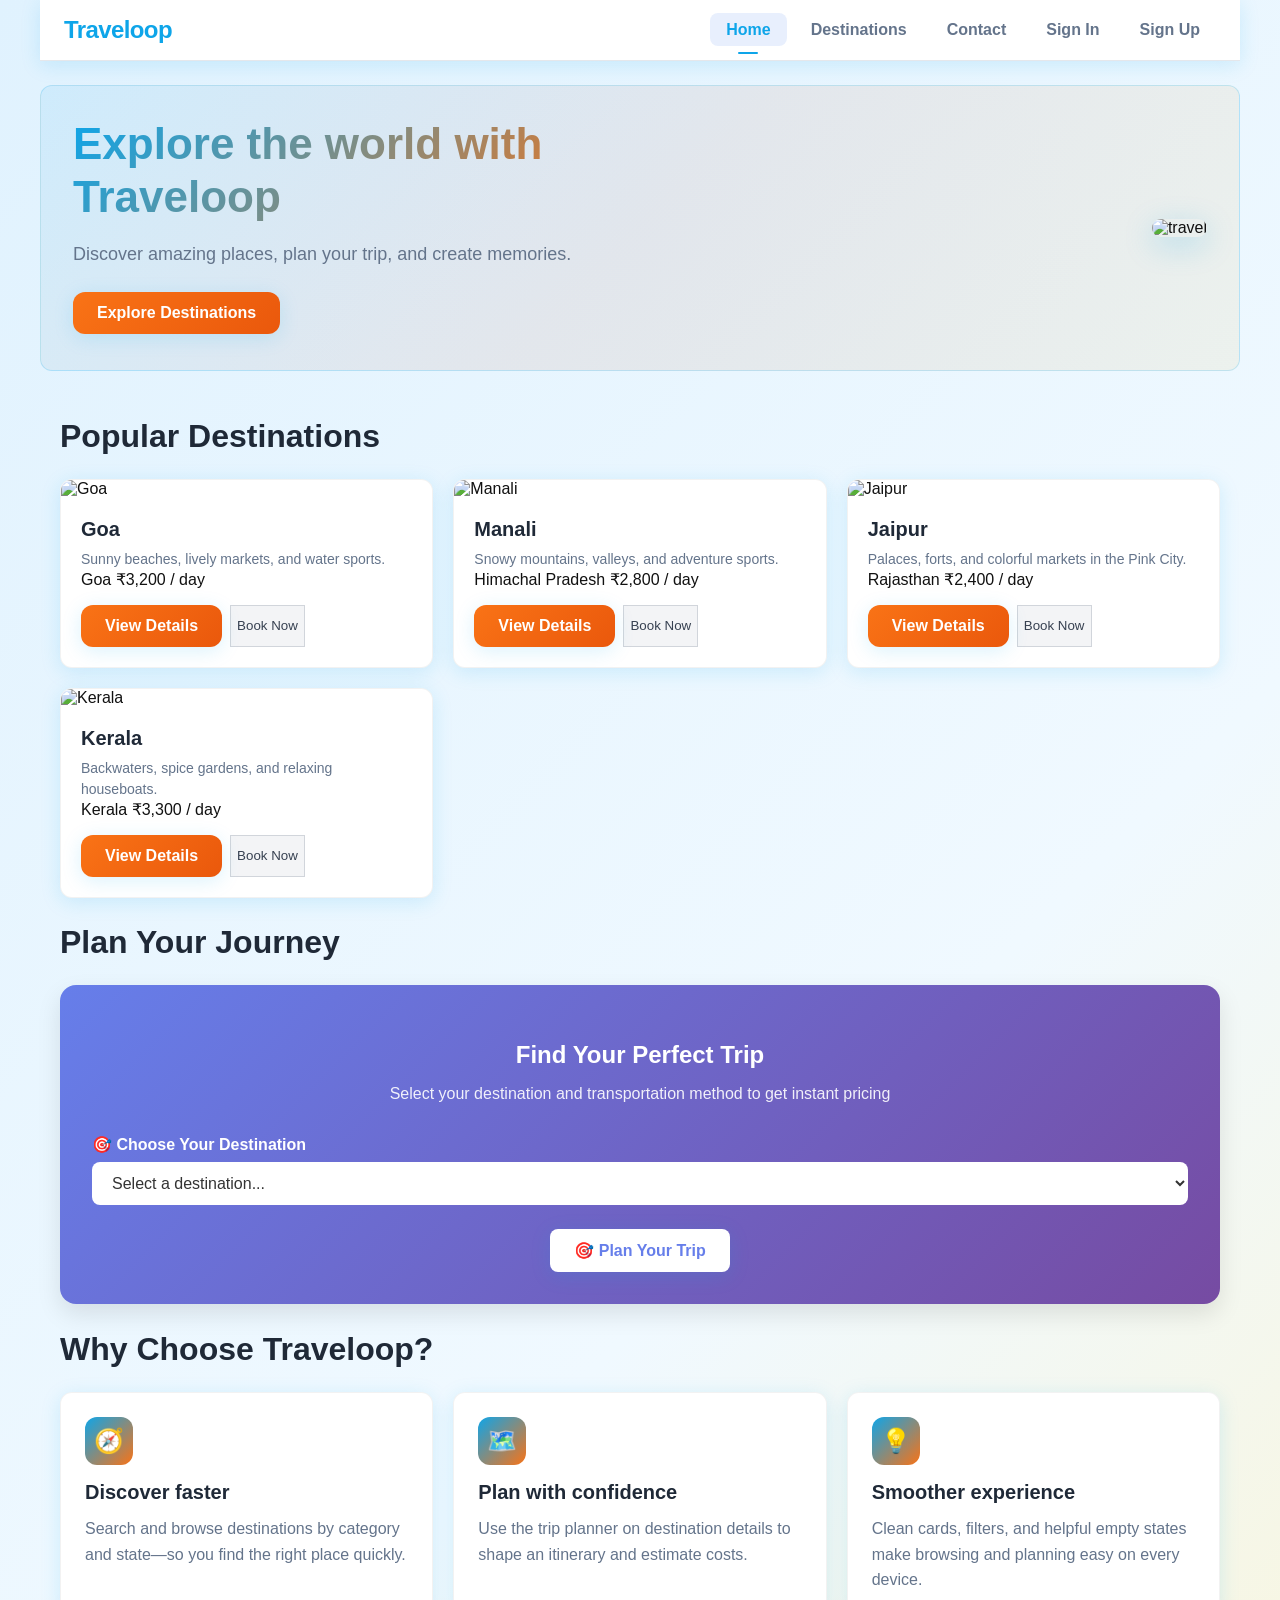
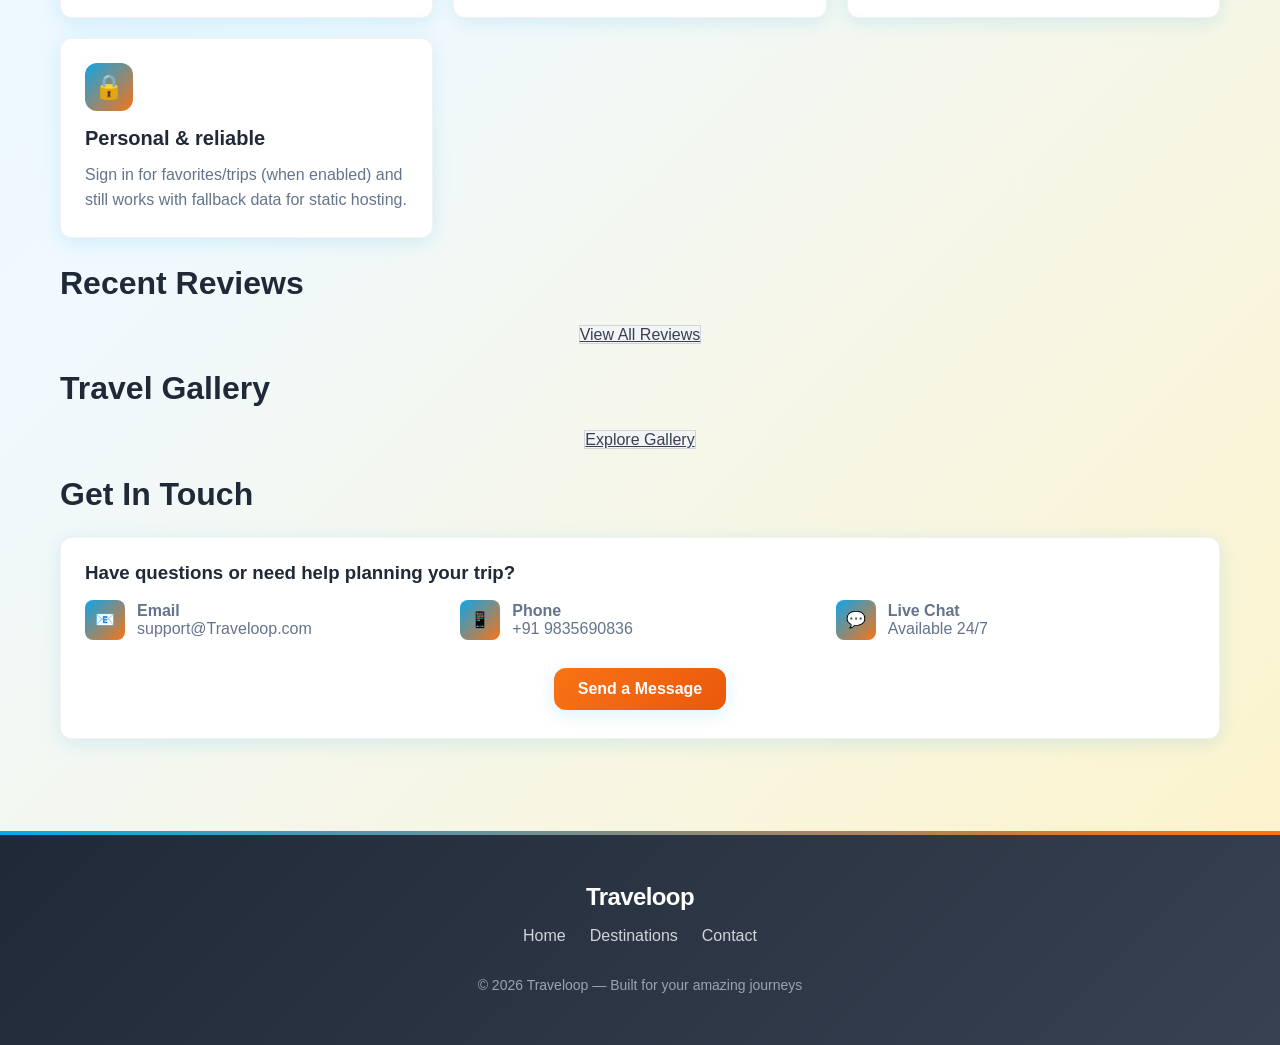
==== commit 6d8d8de8: "Commit changes" ====
--- a/index.html
+++ b/index.html
@@ -5,6 +5,7 @@
   <meta name="viewport" content="width=device-width,initial-scale=1" />
   <title>Traveloop - Home</title>
   <link rel="stylesheet" href="css/style.css" />
+  <script src="js/app.js"></script>
 </head>
 <body>
   <header>
